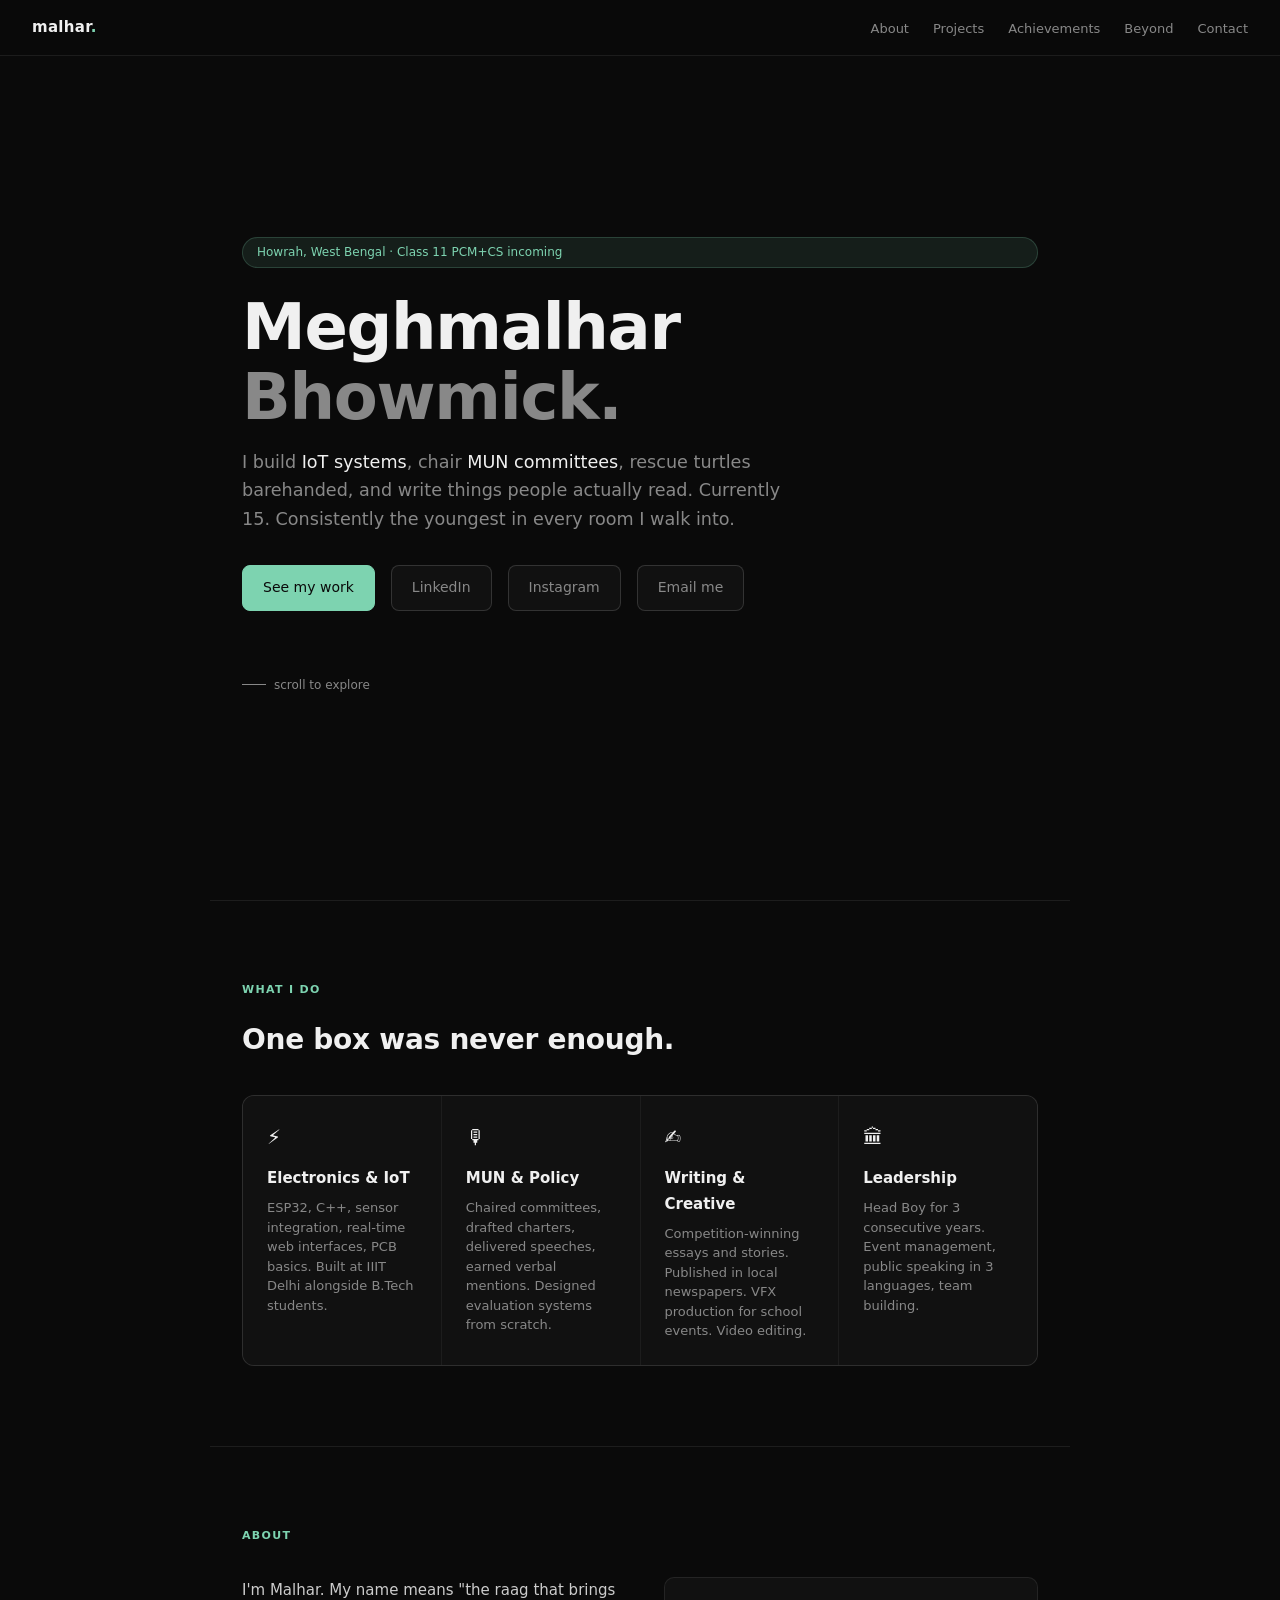
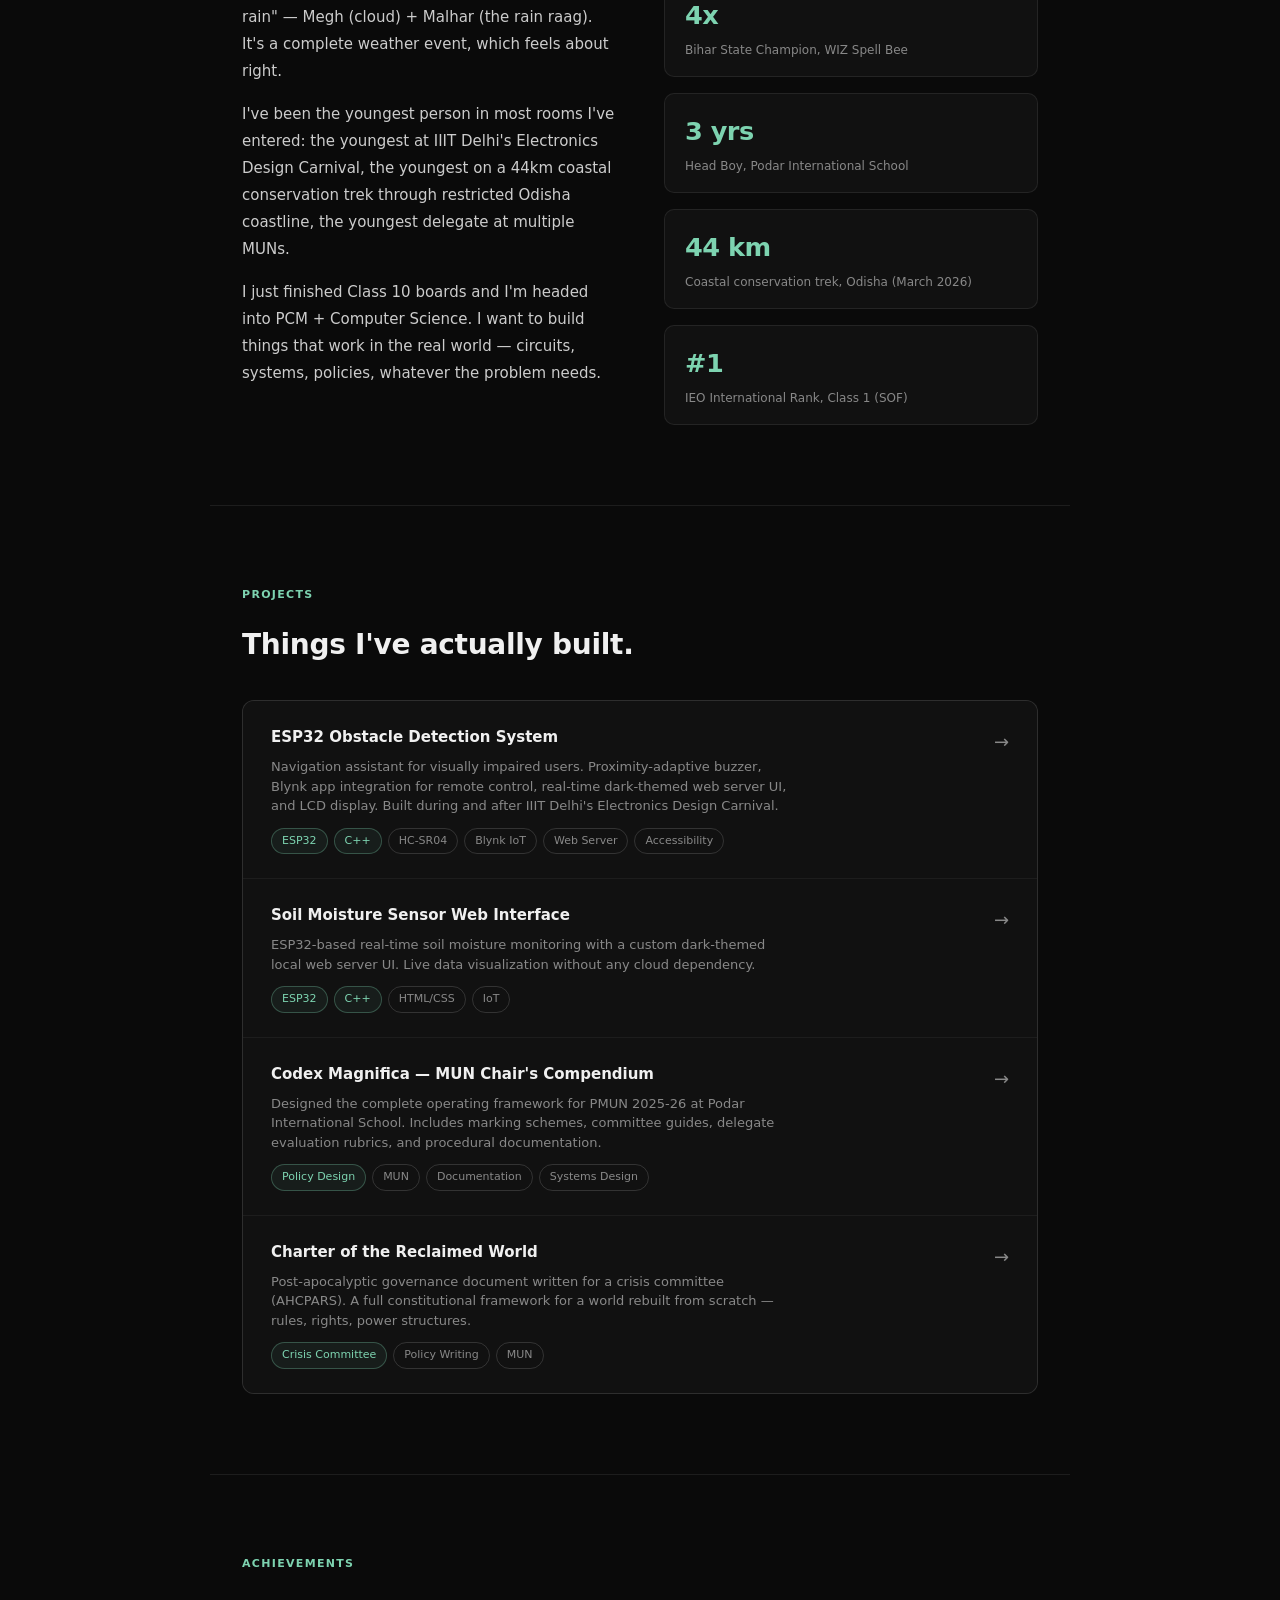
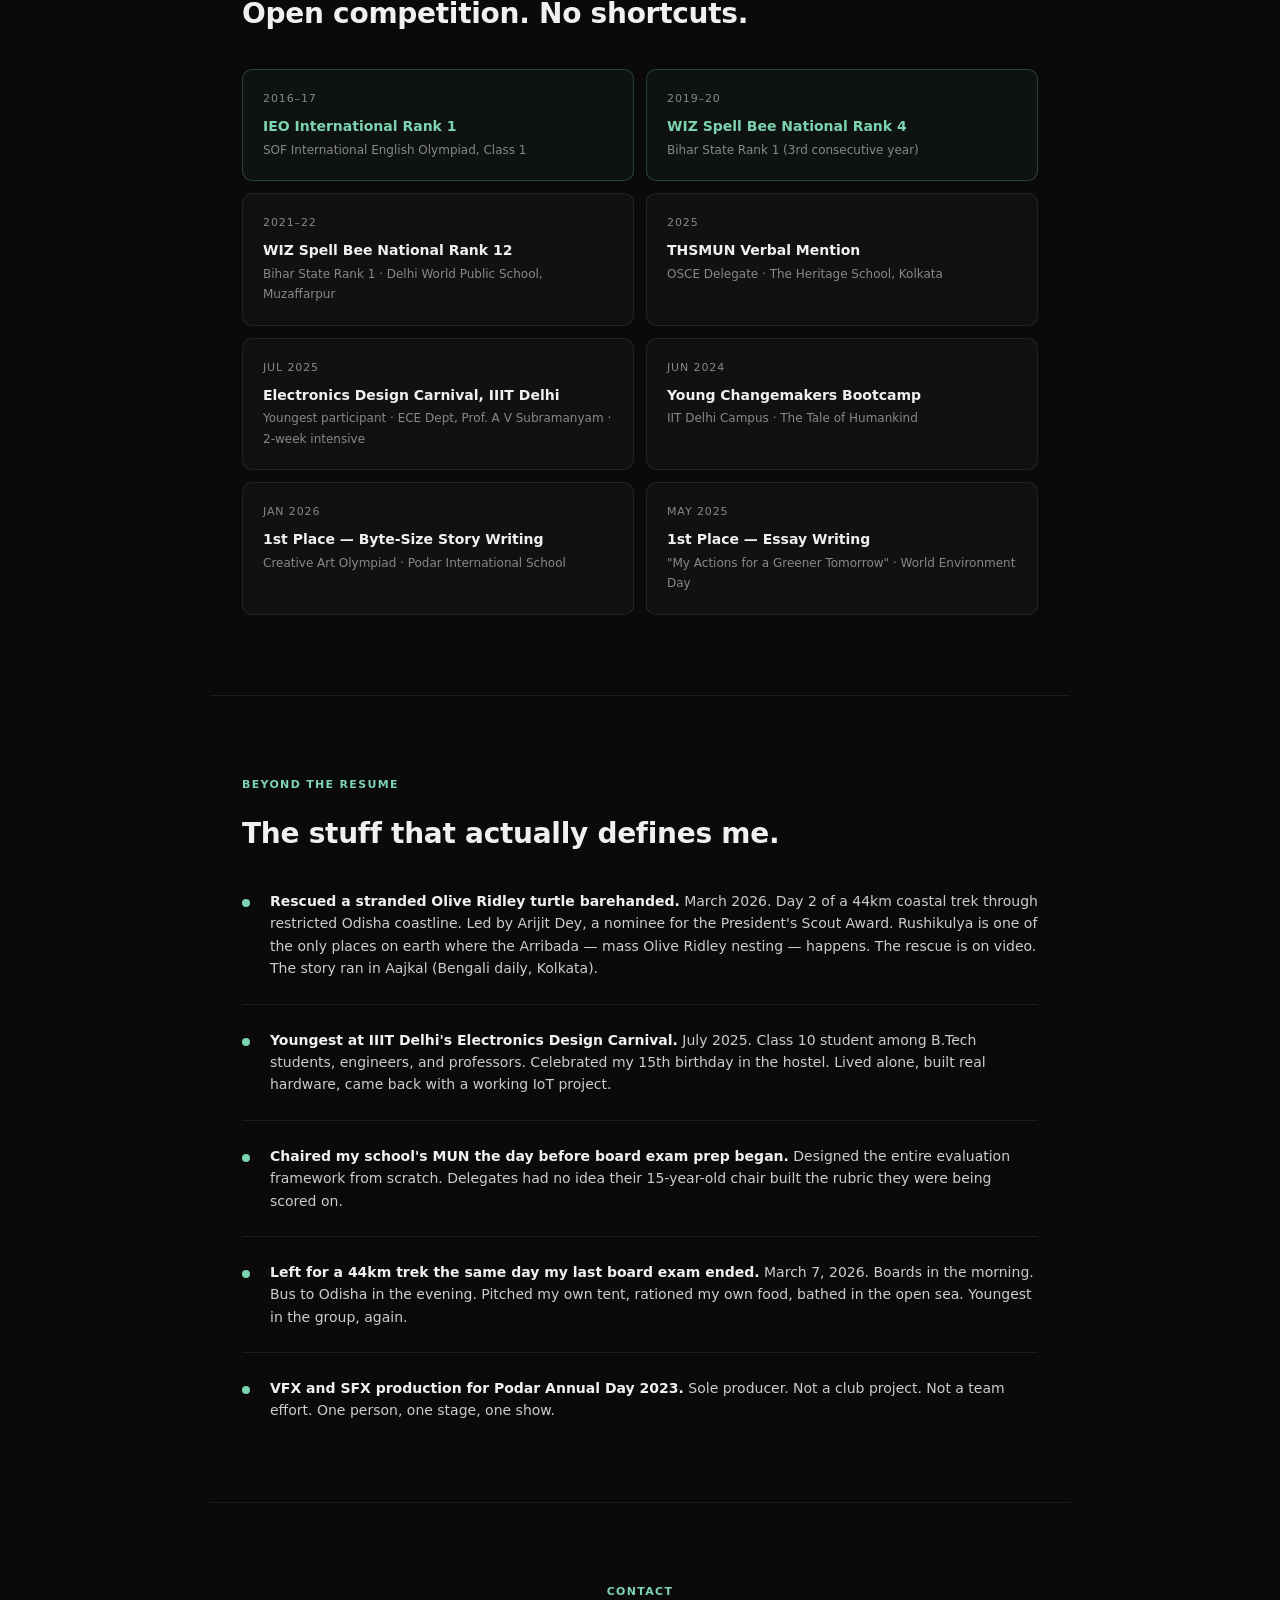
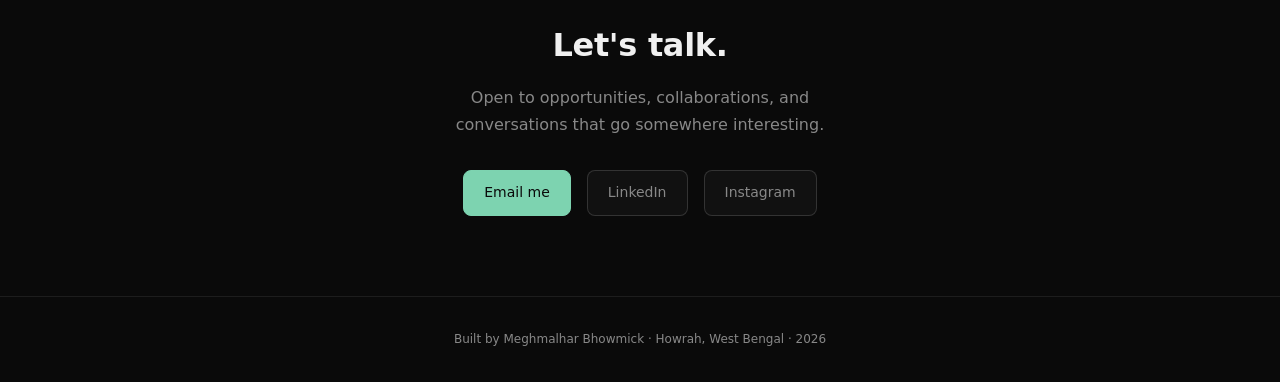
==== index.html @ 66513ad7 "Create index.html" ====
<!DOCTYPE html>
<html lang="en">
<head>
<meta charset="UTF-8">
<meta name="viewport" content="width=device-width, initial-scale=1.0">
<title>Meghmalhar Bhowmick</title>
<style>
  :root {
    --bg: #0a0a0a;
    --bg2: #111111;
    --bg3: #1a1a1a;
    --border: rgba(255,255,255,0.08);
    --border2: rgba(255,255,255,0.14);
    --text: #f0f0f0;
    --muted: #888;
    --accent: #7dd3b0;
    --accent2: #a78bfa;
    --red: #f87171;
    --font: 'Inter', system-ui, -apple-system, sans-serif;
  }
  *, *::before, *::after { box-sizing: border-box; margin: 0; padding: 0; }
  html { scroll-behavior: smooth; }
  body { background: var(--bg); color: var(--text); font-family: var(--font); font-size: 16px; line-height: 1.7; }

  /* NAV */
  nav { position: fixed; top: 0; left: 0; right: 0; z-index: 100; background: rgba(10,10,10,0.85); backdrop-filter: blur(12px); border-bottom: 1px solid var(--border); padding: 0 2rem; display: flex; align-items: center; justify-content: space-between; height: 56px; }
  .nav-logo { font-size: 15px; font-weight: 600; letter-spacing: 0.02em; color: var(--text); text-decoration: none; }
  .nav-logo span { color: var(--accent); }
  .nav-links { display: flex; gap: 1.5rem; list-style: none; }
  .nav-links a { font-size: 13px; color: var(--muted); text-decoration: none; transition: color 0.2s; }
  .nav-links a:hover { color: var(--text); }

  /* SECTIONS */
  section { max-width: 860px; margin: 0 auto; padding: 5rem 2rem; }
  .section-label { font-size: 11px; text-transform: uppercase; letter-spacing: 0.12em; color: var(--accent); font-weight: 600; margin-bottom: 1rem; }

  /* HERO */
  #hero { min-height: 100vh; display: flex; flex-direction: column; justify-content: center; max-width: 860px; margin: 0 auto; padding: 6rem 2rem 4rem; }
  .hero-tag { display: inline-block; font-size: 12px; background: rgba(125,211,176,0.1); color: var(--accent); border: 1px solid rgba(125,211,176,0.2); border-radius: 20px; padding: 4px 14px; margin-bottom: 1.5rem; }
  h1 { font-size: clamp(2.4rem, 6vw, 4rem); font-weight: 700; line-height: 1.1; letter-spacing: -0.02em; margin-bottom: 1rem; }
  h1 .dim { color: var(--muted); }
  .hero-sub { font-size: 1.1rem; color: var(--muted); max-width: 560px; margin-bottom: 2rem; line-height: 1.6; }
  .hero-sub strong { color: var(--text); font-weight: 500; }
  .hero-links { display: flex; gap: 1rem; flex-wrap: wrap; }
  .btn { display: inline-flex; align-items: center; gap: 6px; padding: 10px 20px; border-radius: 8px; font-size: 14px; font-weight: 500; text-decoration: none; transition: all 0.2s; border: 1px solid var(--border2); color: var(--muted); background: var(--bg2); }
  .btn:hover { color: var(--text); border-color: rgba(255,255,255,0.25); background: var(--bg3); }
  .btn-primary { background: var(--accent); color: #0a0a0a; border-color: var(--accent); }
  .btn-primary:hover { background: #9de8c8; border-color: #9de8c8; color: #0a0a0a; }
  .scroll-hint { margin-top: 4rem; font-size: 12px; color: var(--muted); display: flex; align-items: center; gap: 8px; }
  .scroll-hint::before { content: ''; display: block; width: 24px; height: 1px; background: var(--muted); }

  /* DIVIDER */
  .divider { border: none; border-top: 1px solid var(--border); max-width: 860px; margin: 0 auto; }

  /* WHAT I DO */
  .tiles { display: grid; grid-template-columns: repeat(auto-fit, minmax(180px, 1fr)); gap: 1px; background: var(--border); border: 1px solid var(--border); border-radius: 12px; overflow: hidden; margin-top: 2rem; }
  .tile { background: var(--bg2); padding: 1.5rem; transition: background 0.2s; }
  .tile:hover { background: var(--bg3); }
  .tile-icon { font-size: 20px; margin-bottom: 0.75rem; }
  .tile-title { font-size: 15px; font-weight: 600; margin-bottom: 0.4rem; }
  .tile-desc { font-size: 13px; color: var(--muted); line-height: 1.5; }

  /* ABOUT */
  .about-grid { display: grid; grid-template-columns: 1fr 1fr; gap: 3rem; margin-top: 2rem; }
  .about-text { font-size: 15px; color: #ccc; line-height: 1.8; }
  .about-text p + p { margin-top: 1rem; }
  .stat-grid { display: flex; flex-direction: column; gap: 1rem; }
  .stat { background: var(--bg2); border: 1px solid var(--border); border-radius: 10px; padding: 1rem 1.25rem; }
  .stat-num { font-size: 1.6rem; font-weight: 700; color: var(--accent); letter-spacing: -0.02em; }
  .stat-label { font-size: 12px; color: var(--muted); margin-top: 2px; }

  /* PROJECTS */
  .projects { display: flex; flex-direction: column; gap: 1px; background: var(--border); border: 1px solid var(--border); border-radius: 12px; overflow: hidden; margin-top: 2rem; }
  .project { background: var(--bg2); padding: 1.5rem 1.75rem; display: grid; grid-template-columns: 1fr auto; gap: 1rem; align-items: start; transition: background 0.2s; }
  .project:hover { background: var(--bg3); }
  .project-name { font-size: 15px; font-weight: 600; margin-bottom: 0.4rem; }
  .project-desc { font-size: 13px; color: var(--muted); line-height: 1.5; max-width: 520px; }
  .tags { display: flex; flex-wrap: wrap; gap: 6px; margin-top: 0.75rem; }
  .tag { font-size: 11px; padding: 3px 10px; border-radius: 20px; border: 1px solid var(--border2); color: var(--muted); }
  .tag.accent { border-color: rgba(125,211,176,0.3); color: var(--accent); background: rgba(125,211,176,0.06); }
  .project-arrow { color: var(--muted); font-size: 18px; margin-top: 2px; }

  /* ACHIEVEMENTS */
  .ach-grid { display: grid; grid-template-columns: 1fr 1fr; gap: 12px; margin-top: 2rem; }
  .ach { background: var(--bg2); border: 1px solid var(--border); border-radius: 10px; padding: 1.25rem; }
  .ach-year { font-size: 11px; color: var(--muted); text-transform: uppercase; letter-spacing: 0.08em; margin-bottom: 0.5rem; }
  .ach-title { font-size: 14px; font-weight: 600; margin-bottom: 0.3rem; line-height: 1.3; }
  .ach-detail { font-size: 12px; color: var(--muted); }
  .ach.featured { border-color: rgba(125,211,176,0.25); background: rgba(125,211,176,0.04); }
  .ach.featured .ach-title { color: var(--accent); }

  /* BEYOND */
  .beyond { display: flex; flex-direction: column; gap: 1.5rem; margin-top: 2rem; }
  .beyond-item { display: flex; gap: 1.25rem; padding-bottom: 1.5rem; border-bottom: 1px solid var(--border); }
  .beyond-item:last-child { border-bottom: none; padding-bottom: 0; }
  .beyond-dot { width: 8px; height: 8px; border-radius: 50%; background: var(--accent); margin-top: 9px; flex-shrink: 0; }
  .beyond-text { font-size: 14px; color: #ccc; line-height: 1.6; }
  .beyond-text strong { color: var(--text); font-weight: 600; }

  /* CONTACT */
  #contact { text-align: center; }
  #contact h2 { font-size: 2rem; font-weight: 700; margin-bottom: 0.75rem; }
  #contact p { color: var(--muted); margin-bottom: 2rem; max-width: 400px; margin-left: auto; margin-right: auto; }
  .contact-links { display: flex; gap: 1rem; justify-content: center; flex-wrap: wrap; }

  /* FOOTER */
  footer { text-align: center; padding: 2rem; font-size: 12px; color: var(--muted); border-top: 1px solid var(--border); }

  /* SECTION HEADINGS */
  h2 { font-size: 1.75rem; font-weight: 700; letter-spacing: -0.01em; }

  @media (max-width: 600px) {
    .about-grid { grid-template-columns: 1fr; }
    .ach-grid { grid-template-columns: 1fr; }
    .nav-links { display: none; }
    h1 { font-size: 2.2rem; }
  }
</style>
</head>
<body>

<nav>
  <a class="nav-logo" href="#hero">malhar<span>.</span></a>
  <ul class="nav-links">
    <li><a href="#about">About</a></li>
    <li><a href="#projects">Projects</a></li>
    <li><a href="#achievements">Achievements</a></li>
    <li><a href="#beyond">Beyond</a></li>
    <li><a href="#contact">Contact</a></li>
  </ul>
</nav>

<!-- HERO -->
<section id="hero">
  <div class="hero-tag">Howrah, West Bengal · Class 11 PCM+CS incoming</div>
  <h1>Meghmalhar<br><span class="dim">Bhowmick.</span></h1>
  <p class="hero-sub">
    I build <strong>IoT systems</strong>, chair <strong>MUN committees</strong>, rescue turtles barehanded, and write things people actually read. Currently 15. Consistently the youngest in every room I walk into.
  </p>
  <div class="hero-links">
    <a href="#projects" class="btn btn-primary">See my work</a>
    <a href="https://linkedin.com/in/malharm" target="_blank" class="btn">LinkedIn</a>
    <a href="https://instagram.com/imalharr" target="_blank" class="btn">Instagram</a>
    <a href="mailto:meghmalhar@gmail.com" class="btn">Email me</a>
  </div>
  <div class="scroll-hint">scroll to explore</div>
</section>

<hr class="divider">

<!-- WHAT I DO -->
<section id="what-i-do">
  <div class="section-label">What I do</div>
  <h2>One box was never enough.</h2>
  <div class="tiles">
    <div class="tile">
      <div class="tile-icon">⚡</div>
      <div class="tile-title">Electronics & IoT</div>
      <div class="tile-desc">ESP32, C++, sensor integration, real-time web interfaces, PCB basics. Built at IIIT Delhi alongside B.Tech students.</div>
    </div>
    <div class="tile">
      <div class="tile-icon">🎙</div>
      <div class="tile-title">MUN & Policy</div>
      <div class="tile-desc">Chaired committees, drafted charters, delivered speeches, earned verbal mentions. Designed evaluation systems from scratch.</div>
    </div>
    <div class="tile">
      <div class="tile-icon">✍️</div>
      <div class="tile-title">Writing & Creative</div>
      <div class="tile-desc">Competition-winning essays and stories. Published in local newspapers. VFX production for school events. Video editing.</div>
    </div>
    <div class="tile">
      <div class="tile-icon">🏛</div>
      <div class="tile-title">Leadership</div>
      <div class="tile-desc">Head Boy for 3 consecutive years. Event management, public speaking in 3 languages, team building.</div>
    </div>
  </div>
</section>

<hr class="divider">

<!-- ABOUT -->
<section id="about">
  <div class="section-label">About</div>
  <div class="about-grid">
    <div class="about-text">
      <p>I'm Malhar. My name means "the raag that brings rain" — Megh (cloud) + Malhar (the rain raag). It's a complete weather event, which feels about right.</p>
      <p>I've been the youngest person in most rooms I've entered: the youngest at IIIT Delhi's Electronics Design Carnival, the youngest on a 44km coastal conservation trek through restricted Odisha coastline, the youngest delegate at multiple MUNs.</p>
      <p>I just finished Class 10 boards and I'm headed into PCM + Computer Science. I want to build things that work in the real world — circuits, systems, policies, whatever the problem needs.</p>
    </div>
    <div class="stat-grid">
      <div class="stat">
        <div class="stat-num">4x</div>
        <div class="stat-label">Bihar State Champion, WIZ Spell Bee</div>
      </div>
      <div class="stat">
        <div class="stat-num">3 yrs</div>
        <div class="stat-label">Head Boy, Podar International School</div>
      </div>
      <div class="stat">
        <div class="stat-num">44 km</div>
        <div class="stat-label">Coastal conservation trek, Odisha (March 2026)</div>
      </div>
      <div class="stat">
        <div class="stat-num">#1</div>
        <div class="stat-label">IEO International Rank, Class 1 (SOF)</div>
      </div>
    </div>
  </div>
</section>

<hr class="divider">

<!-- PROJECTS -->
<section id="projects">
  <div class="section-label">Projects</div>
  <h2>Things I've actually built.</h2>
  <div class="projects">
    <div class="project">
      <div>
        <div class="project-name">ESP32 Obstacle Detection System</div>
        <div class="project-desc">Navigation assistant for visually impaired users. Proximity-adaptive buzzer, Blynk app integration for remote control, real-time dark-themed web server UI, and LCD display. Built during and after IIIT Delhi's Electronics Design Carnival.</div>
        <div class="tags">
          <span class="tag accent">ESP32</span>
          <span class="tag accent">C++</span>
          <span class="tag">HC-SR04</span>
          <span class="tag">Blynk IoT</span>
          <span class="tag">Web Server</span>
          <span class="tag">Accessibility</span>
        </div>
      </div>
      <div class="project-arrow">→</div>
    </div>
    <div class="project">
      <div>
        <div class="project-name">Soil Moisture Sensor Web Interface</div>
        <div class="project-desc">ESP32-based real-time soil moisture monitoring with a custom dark-themed local web server UI. Live data visualization without any cloud dependency.</div>
        <div class="tags">
          <span class="tag accent">ESP32</span>
          <span class="tag accent">C++</span>
          <span class="tag">HTML/CSS</span>
          <span class="tag">IoT</span>
        </div>
      </div>
      <div class="project-arrow">→</div>
    </div>
    <div class="project">
      <div>
        <div class="project-name">Codex Magnifica — MUN Chair's Compendium</div>
        <div class="project-desc">Designed the complete operating framework for PMUN 2025-26 at Podar International School. Includes marking schemes, committee guides, delegate evaluation rubrics, and procedural documentation.</div>
        <div class="tags">
          <span class="tag accent">Policy Design</span>
          <span class="tag">MUN</span>
          <span class="tag">Documentation</span>
          <span class="tag">Systems Design</span>
        </div>
      </div>
      <div class="project-arrow">→</div>
    </div>
    <div class="project">
      <div>
        <div class="project-name">Charter of the Reclaimed World</div>
        <div class="project-desc">Post-apocalyptic governance document written for a crisis committee (AHCPARS). A full constitutional framework for a world rebuilt from scratch — rules, rights, power structures.</div>
        <div class="tags">
          <span class="tag accent">Crisis Committee</span>
          <span class="tag">Policy Writing</span>
          <span class="tag">MUN</span>
        </div>
      </div>
      <div class="project-arrow">→</div>
    </div>
  </div>
</section>

<hr class="divider">

<!-- ACHIEVEMENTS -->
<section id="achievements">
  <div class="section-label">Achievements</div>
  <h2>Open competition. No shortcuts.</h2>
  <div class="ach-grid">
    <div class="ach featured">
      <div class="ach-year">2016–17</div>
      <div class="ach-title">IEO International Rank 1</div>
      <div class="ach-detail">SOF International English Olympiad, Class 1</div>
    </div>
    <div class="ach featured">
      <div class="ach-year">2019–20</div>
      <div class="ach-title">WIZ Spell Bee National Rank 4</div>
      <div class="ach-detail">Bihar State Rank 1 (3rd consecutive year)</div>
    </div>
    <div class="ach">
      <div class="ach-year">2021–22</div>
      <div class="ach-title">WIZ Spell Bee National Rank 12</div>
      <div class="ach-detail">Bihar State Rank 1 · Delhi World Public School, Muzaffarpur</div>
    </div>
    <div class="ach">
      <div class="ach-year">2025</div>
      <div class="ach-title">THSMUN Verbal Mention</div>
      <div class="ach-detail">OSCE Delegate · The Heritage School, Kolkata</div>
    </div>
    <div class="ach">
      <div class="ach-year">Jul 2025</div>
      <div class="ach-title">Electronics Design Carnival, IIIT Delhi</div>
      <div class="ach-detail">Youngest participant · ECE Dept, Prof. A V Subramanyam · 2-week intensive</div>
    </div>
    <div class="ach">
      <div class="ach-year">Jun 2024</div>
      <div class="ach-title">Young Changemakers Bootcamp</div>
      <div class="ach-detail">IIT Delhi Campus · The Tale of Humankind</div>
    </div>
    <div class="ach">
      <div class="ach-year">Jan 2026</div>
      <div class="ach-title">1st Place — Byte-Size Story Writing</div>
      <div class="ach-detail">Creative Art Olympiad · Podar International School</div>
    </div>
    <div class="ach">
      <div class="ach-year">May 2025</div>
      <div class="ach-title">1st Place — Essay Writing</div>
      <div class="ach-detail">"My Actions for a Greener Tomorrow" · World Environment Day</div>
    </div>
  </div>
</section>

<hr class="divider">

<!-- BEYOND -->
<section id="beyond">
  <div class="section-label">Beyond the resume</div>
  <h2>The stuff that actually defines me.</h2>
  <div class="beyond">
    <div class="beyond-item">
      <div class="beyond-dot"></div>
      <div class="beyond-text">
        <strong>Rescued a stranded Olive Ridley turtle barehanded.</strong> March 2026. Day 2 of a 44km coastal trek through restricted Odisha coastline. Led by Arijit Dey, a nominee for the President's Scout Award. Rushikulya is one of the only places on earth where the Arribada — mass Olive Ridley nesting — happens. The rescue is on video. The story ran in Aajkal (Bengali daily, Kolkata).
      </div>
    </div>
    <div class="beyond-item">
      <div class="beyond-dot"></div>
      <div class="beyond-text">
        <strong>Youngest at IIIT Delhi's Electronics Design Carnival.</strong> July 2025. Class 10 student among B.Tech students, engineers, and professors. Celebrated my 15th birthday in the hostel. Lived alone, built real hardware, came back with a working IoT project.
      </div>
    </div>
    <div class="beyond-item">
      <div class="beyond-dot"></div>
      <div class="beyond-text">
        <strong>Chaired my school's MUN the day before board exam prep began.</strong> Designed the entire evaluation framework from scratch. Delegates had no idea their 15-year-old chair built the rubric they were being scored on.
      </div>
    </div>
    <div class="beyond-item">
      <div class="beyond-dot"></div>
      <div class="beyond-text">
        <strong>Left for a 44km trek the same day my last board exam ended.</strong> March 7, 2026. Boards in the morning. Bus to Odisha in the evening. Pitched my own tent, rationed my own food, bathed in the open sea. Youngest in the group, again.
      </div>
    </div>
    <div class="beyond-item">
      <div class="beyond-dot"></div>
      <div class="beyond-text">
        <strong>VFX and SFX production for Podar Annual Day 2023.</strong> Sole producer. Not a club project. Not a team effort. One person, one stage, one show.
      </div>
    </div>
  </div>
</section>

<hr class="divider">

<!-- CONTACT -->
<section id="contact">
  <div class="section-label">Contact</div>
  <h2>Let's talk.</h2>
  <p>Open to opportunities, collaborations, and conversations that go somewhere interesting.</p>
  <div class="contact-links">
    <a href="mailto:meghmalhar@gmail.com" class="btn btn-primary">Email me</a>
    <a href="https://linkedin.com/in/malharm" target="_blank" class="btn">LinkedIn</a>
    <a href="https://instagram.com/imalharr" target="_blank" class="btn">Instagram</a>
  </div>
</section>

<footer>
  Built by Meghmalhar Bhowmick · Howrah, West Bengal · 2026
</footer>

</body>
</html>
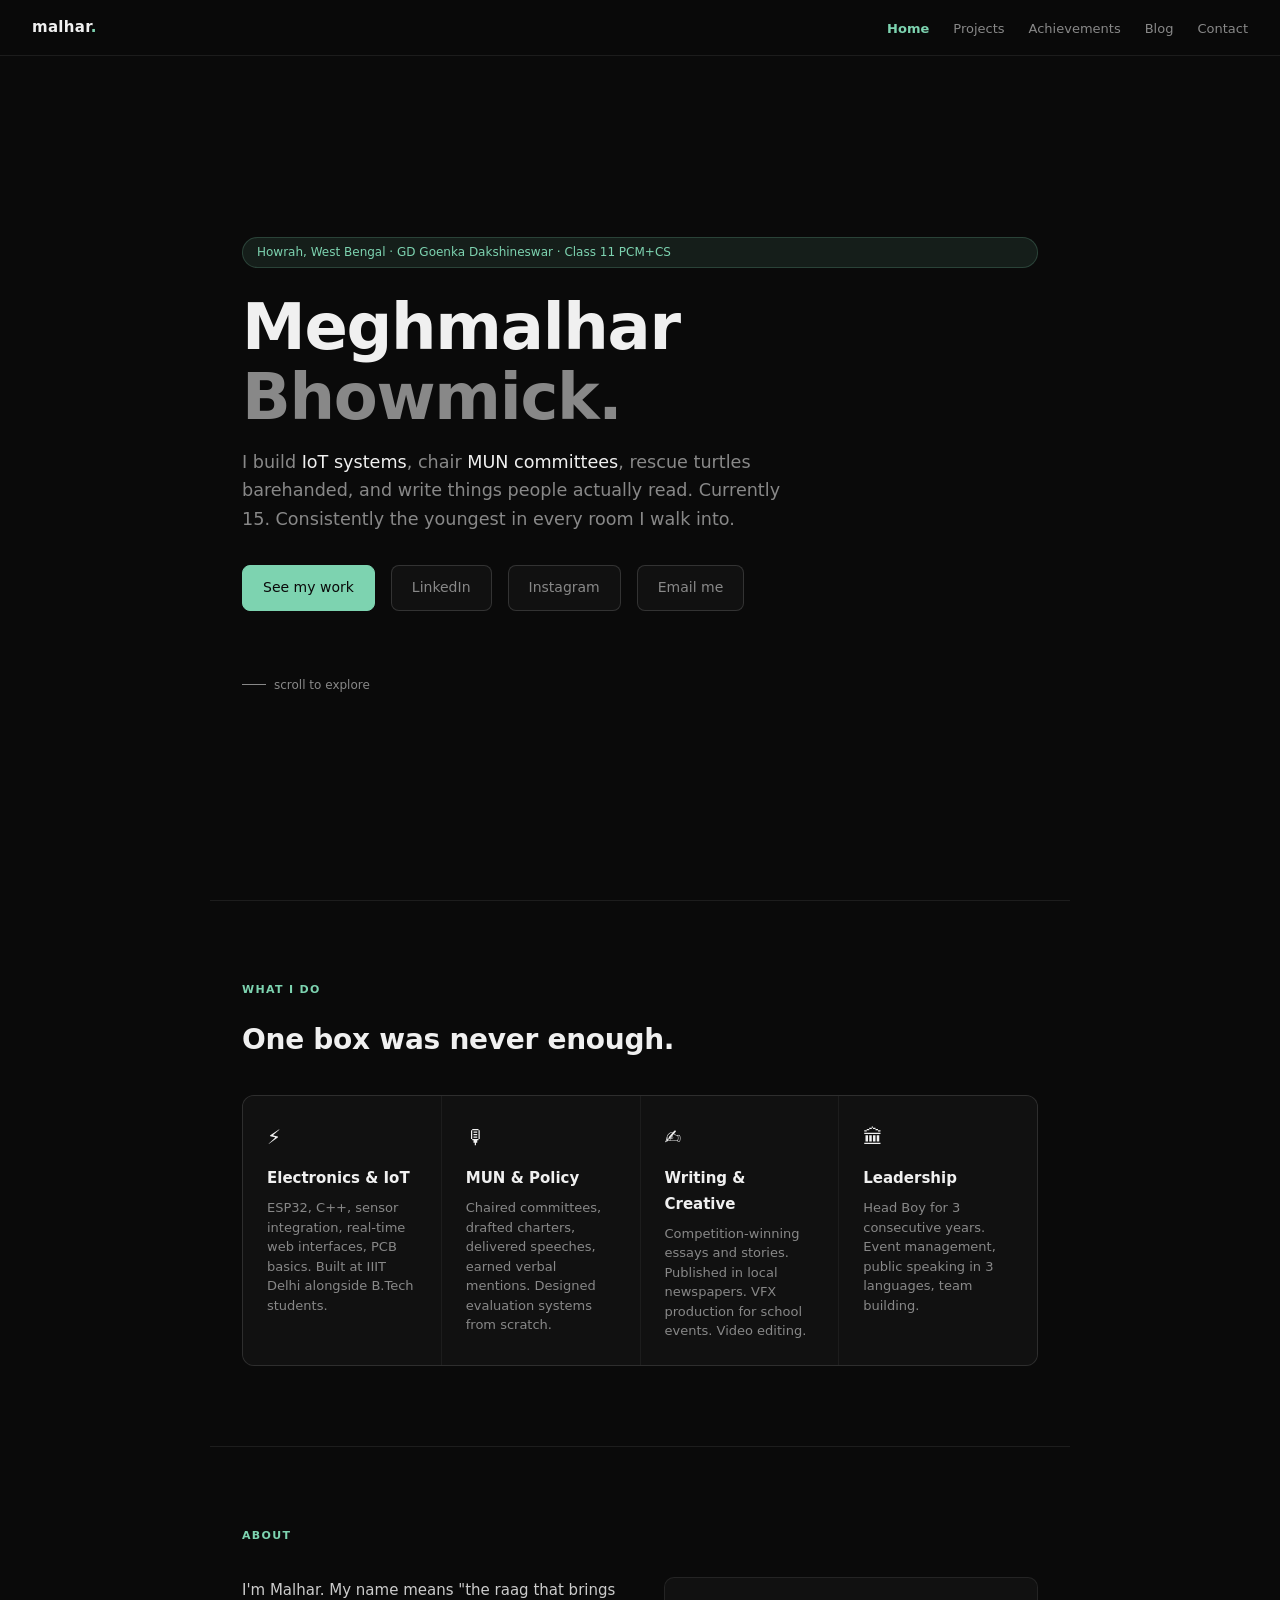
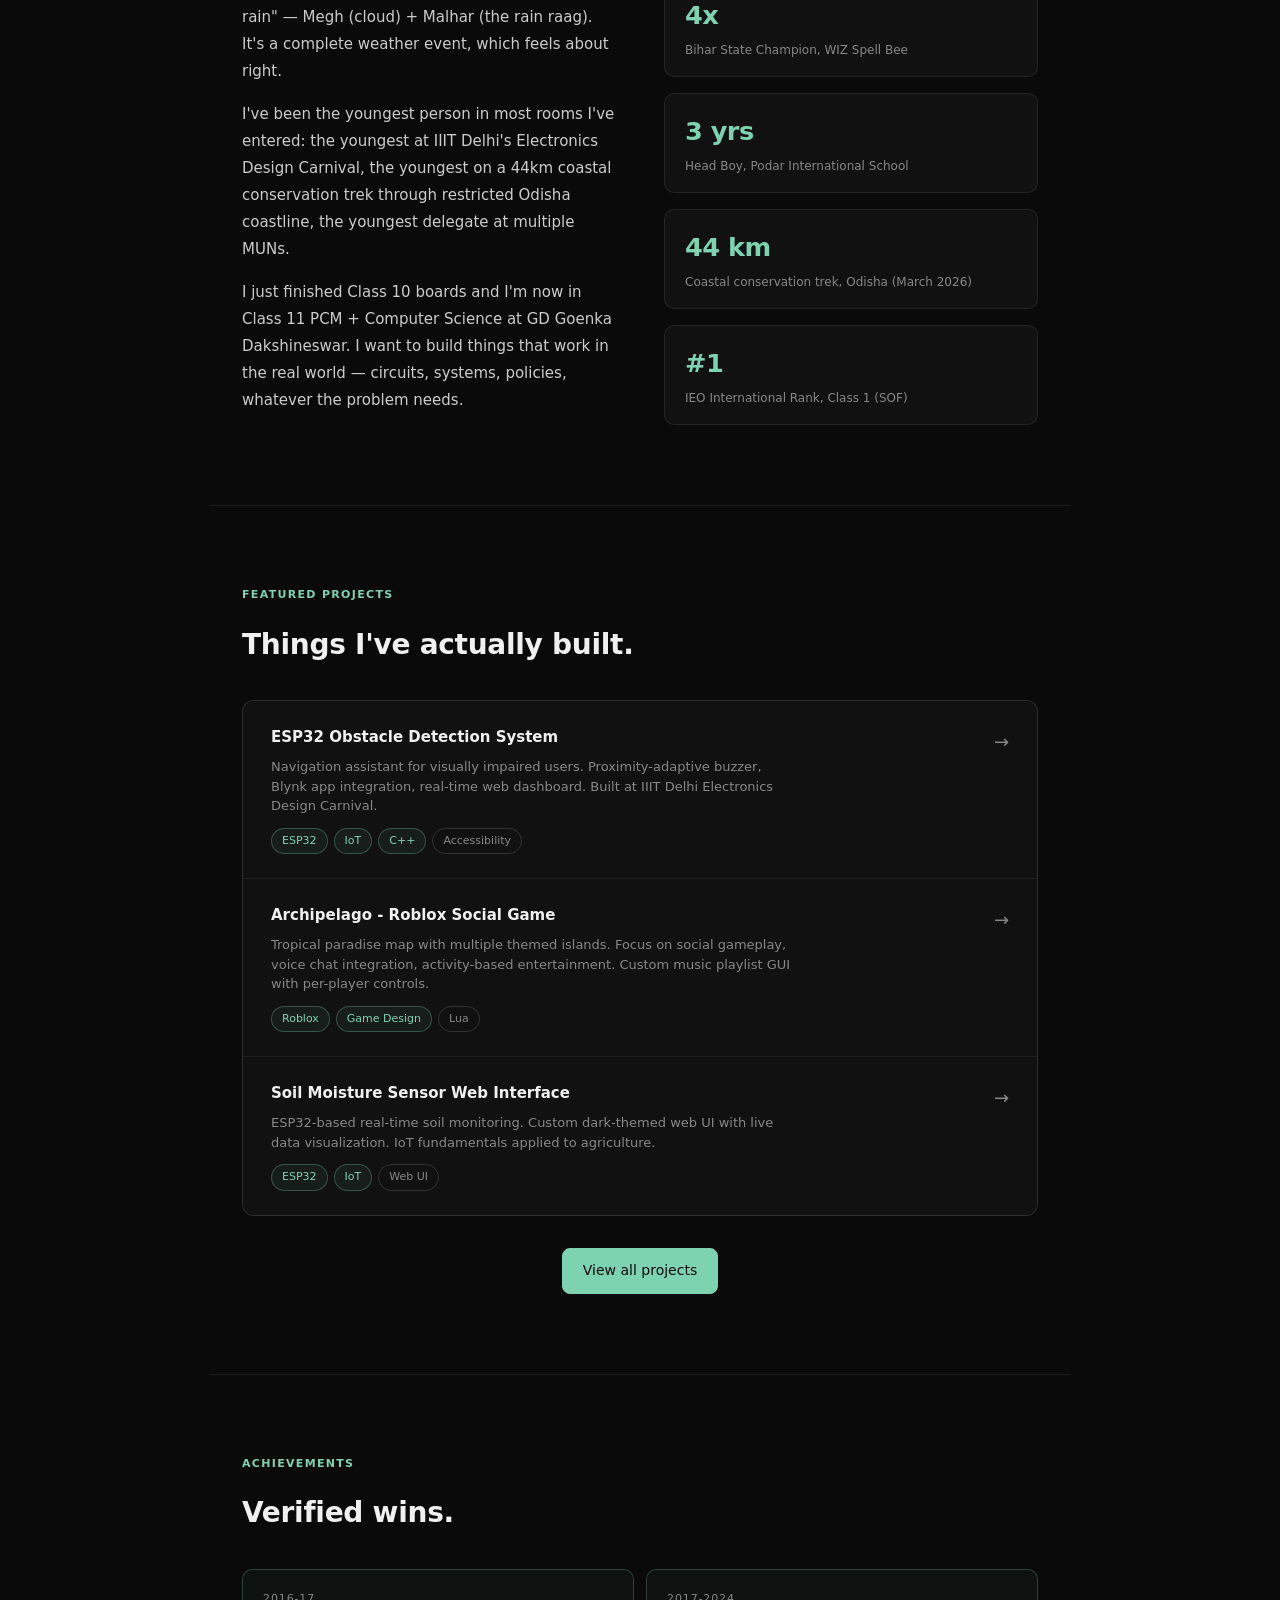
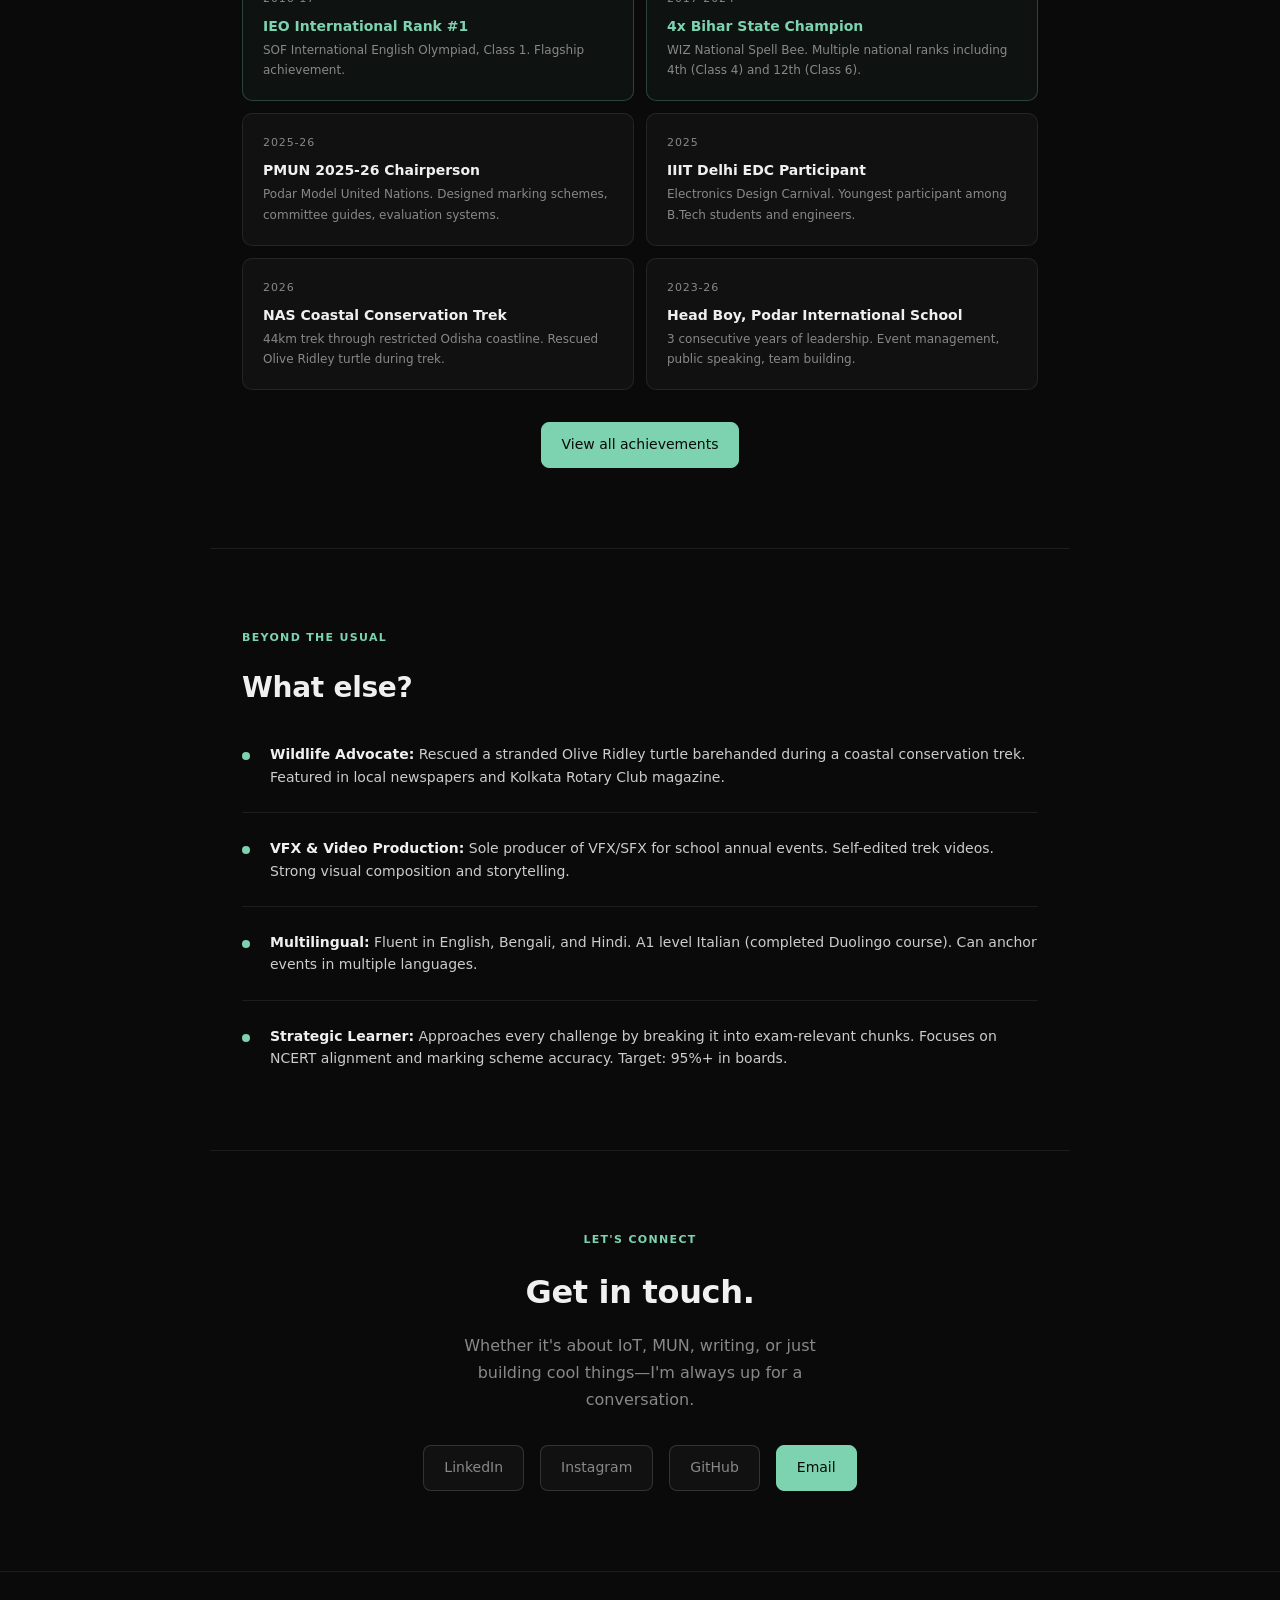
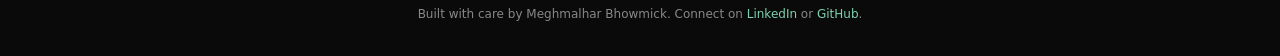
==== commit be9a8ec3: "Add portfolio pages, stylesheet, and nav script Introduce full portfolio structure and styling: add " ====
--- a/index.html
+++ b/index.html
@@ -1,147 +1,26 @@
 <!DOCTYPE html>
 <html lang="en">
 <head>
-<meta charset="UTF-8">
-<meta name="viewport" content="width=device-width, initial-scale=1.0">
-<title>Meghmalhar Bhowmick</title>
-<style>
-  :root {
-    --bg: #0a0a0a;
-    --bg2: #111111;
-    --bg3: #1a1a1a;
-    --border: rgba(255,255,255,0.08);
-    --border2: rgba(255,255,255,0.14);
-    --text: #f0f0f0;
-    --muted: #888;
-    --accent: #7dd3b0;
-    --accent2: #a78bfa;
-    --red: #f87171;
-    --font: 'Inter', system-ui, -apple-system, sans-serif;
-  }
-  *, *::before, *::after { box-sizing: border-box; margin: 0; padding: 0; }
-  html { scroll-behavior: smooth; }
-  body { background: var(--bg); color: var(--text); font-family: var(--font); font-size: 16px; line-height: 1.7; }
-
-  /* NAV */
-  nav { position: fixed; top: 0; left: 0; right: 0; z-index: 100; background: rgba(10,10,10,0.85); backdrop-filter: blur(12px); border-bottom: 1px solid var(--border); padding: 0 2rem; display: flex; align-items: center; justify-content: space-between; height: 56px; }
-  .nav-logo { font-size: 15px; font-weight: 600; letter-spacing: 0.02em; color: var(--text); text-decoration: none; }
-  .nav-logo span { color: var(--accent); }
-  .nav-links { display: flex; gap: 1.5rem; list-style: none; }
-  .nav-links a { font-size: 13px; color: var(--muted); text-decoration: none; transition: color 0.2s; }
-  .nav-links a:hover { color: var(--text); }
-
-  /* SECTIONS */
-  section { max-width: 860px; margin: 0 auto; padding: 5rem 2rem; }
-  .section-label { font-size: 11px; text-transform: uppercase; letter-spacing: 0.12em; color: var(--accent); font-weight: 600; margin-bottom: 1rem; }
-
-  /* HERO */
-  #hero { min-height: 100vh; display: flex; flex-direction: column; justify-content: center; max-width: 860px; margin: 0 auto; padding: 6rem 2rem 4rem; }
-  .hero-tag { display: inline-block; font-size: 12px; background: rgba(125,211,176,0.1); color: var(--accent); border: 1px solid rgba(125,211,176,0.2); border-radius: 20px; padding: 4px 14px; margin-bottom: 1.5rem; }
-  h1 { font-size: clamp(2.4rem, 6vw, 4rem); font-weight: 700; line-height: 1.1; letter-spacing: -0.02em; margin-bottom: 1rem; }
-  h1 .dim { color: var(--muted); }
-  .hero-sub { font-size: 1.1rem; color: var(--muted); max-width: 560px; margin-bottom: 2rem; line-height: 1.6; }
-  .hero-sub strong { color: var(--text); font-weight: 500; }
-  .hero-links { display: flex; gap: 1rem; flex-wrap: wrap; }
-  .btn { display: inline-flex; align-items: center; gap: 6px; padding: 10px 20px; border-radius: 8px; font-size: 14px; font-weight: 500; text-decoration: none; transition: all 0.2s; border: 1px solid var(--border2); color: var(--muted); background: var(--bg2); }
-  .btn:hover { color: var(--text); border-color: rgba(255,255,255,0.25); background: var(--bg3); }
-  .btn-primary { background: var(--accent); color: #0a0a0a; border-color: var(--accent); }
-  .btn-primary:hover { background: #9de8c8; border-color: #9de8c8; color: #0a0a0a; }
-  .scroll-hint { margin-top: 4rem; font-size: 12px; color: var(--muted); display: flex; align-items: center; gap: 8px; }
-  .scroll-hint::before { content: ''; display: block; width: 24px; height: 1px; background: var(--muted); }
-
-  /* DIVIDER */
-  .divider { border: none; border-top: 1px solid var(--border); max-width: 860px; margin: 0 auto; }
-
-  /* WHAT I DO */
-  .tiles { display: grid; grid-template-columns: repeat(auto-fit, minmax(180px, 1fr)); gap: 1px; background: var(--border); border: 1px solid var(--border); border-radius: 12px; overflow: hidden; margin-top: 2rem; }
-  .tile { background: var(--bg2); padding: 1.5rem; transition: background 0.2s; }
-  .tile:hover { background: var(--bg3); }
-  .tile-icon { font-size: 20px; margin-bottom: 0.75rem; }
-  .tile-title { font-size: 15px; font-weight: 600; margin-bottom: 0.4rem; }
-  .tile-desc { font-size: 13px; color: var(--muted); line-height: 1.5; }
-
-  /* ABOUT */
-  .about-grid { display: grid; grid-template-columns: 1fr 1fr; gap: 3rem; margin-top: 2rem; }
-  .about-text { font-size: 15px; color: #ccc; line-height: 1.8; }
-  .about-text p + p { margin-top: 1rem; }
-  .stat-grid { display: flex; flex-direction: column; gap: 1rem; }
-  .stat { background: var(--bg2); border: 1px solid var(--border); border-radius: 10px; padding: 1rem 1.25rem; }
-  .stat-num { font-size: 1.6rem; font-weight: 700; color: var(--accent); letter-spacing: -0.02em; }
-  .stat-label { font-size: 12px; color: var(--muted); margin-top: 2px; }
-
-  /* PROJECTS */
-  .projects { display: flex; flex-direction: column; gap: 1px; background: var(--border); border: 1px solid var(--border); border-radius: 12px; overflow: hidden; margin-top: 2rem; }
-  .project { background: var(--bg2); padding: 1.5rem 1.75rem; display: grid; grid-template-columns: 1fr auto; gap: 1rem; align-items: start; transition: background 0.2s; }
-  .project:hover { background: var(--bg3); }
-  .project-name { font-size: 15px; font-weight: 600; margin-bottom: 0.4rem; }
-  .project-desc { font-size: 13px; color: var(--muted); line-height: 1.5; max-width: 520px; }
-  .tags { display: flex; flex-wrap: wrap; gap: 6px; margin-top: 0.75rem; }
-  .tag { font-size: 11px; padding: 3px 10px; border-radius: 20px; border: 1px solid var(--border2); color: var(--muted); }
-  .tag.accent { border-color: rgba(125,211,176,0.3); color: var(--accent); background: rgba(125,211,176,0.06); }
-  .project-arrow { color: var(--muted); font-size: 18px; margin-top: 2px; }
-
-  /* ACHIEVEMENTS */
-  .ach-grid { display: grid; grid-template-columns: 1fr 1fr; gap: 12px; margin-top: 2rem; }
-  .ach { background: var(--bg2); border: 1px solid var(--border); border-radius: 10px; padding: 1.25rem; }
-  .ach-year { font-size: 11px; color: var(--muted); text-transform: uppercase; letter-spacing: 0.08em; margin-bottom: 0.5rem; }
-  .ach-title { font-size: 14px; font-weight: 600; margin-bottom: 0.3rem; line-height: 1.3; }
-  .ach-detail { font-size: 12px; color: var(--muted); }
-  .ach.featured { border-color: rgba(125,211,176,0.25); background: rgba(125,211,176,0.04); }
-  .ach.featured .ach-title { color: var(--accent); }
-
-  /* BEYOND */
-  .beyond { display: flex; flex-direction: column; gap: 1.5rem; margin-top: 2rem; }
-  .beyond-item { display: flex; gap: 1.25rem; padding-bottom: 1.5rem; border-bottom: 1px solid var(--border); }
-  .beyond-item:last-child { border-bottom: none; padding-bottom: 0; }
-  .beyond-dot { width: 8px; height: 8px; border-radius: 50%; background: var(--accent); margin-top: 9px; flex-shrink: 0; }
-  .beyond-text { font-size: 14px; color: #ccc; line-height: 1.6; }
-  .beyond-text strong { color: var(--text); font-weight: 600; }
-
-  /* CONTACT */
-  #contact { text-align: center; }
-  #contact h2 { font-size: 2rem; font-weight: 700; margin-bottom: 0.75rem; }
-  #contact p { color: var(--muted); margin-bottom: 2rem; max-width: 400px; margin-left: auto; margin-right: auto; }
-  .contact-links { display: flex; gap: 1rem; justify-content: center; flex-wrap: wrap; }
-
-  /* FOOTER */
-  footer { text-align: center; padding: 2rem; font-size: 12px; color: var(--muted); border-top: 1px solid var(--border); }
-
-  /* SECTION HEADINGS */
-  h2 { font-size: 1.75rem; font-weight: 700; letter-spacing: -0.01em; }
-
-  @media (max-width: 600px) {
-    .about-grid { grid-template-columns: 1fr; }
-    .ach-grid { grid-template-columns: 1fr; }
-    .nav-links { display: none; }
-    h1 { font-size: 2.2rem; }
-  }
-</style>
+  <meta charset="UTF-8">
+  <meta name="viewport" content="width=device-width, initial-scale=1.0">
+  <title>Meghmalhar Bhowmick - Builder, Speaker, Leader</title>
+  <meta name="description" content="Portfolio of Meghmalhar Bhowmick. IoT Developer, MUN Chairperson, Spell Bee Champion, Wildlife Advocate. Class 11 PCM+CS at GD Goenka Dakshineswar.">
+  <link rel="stylesheet" href="css/style.css">
 </head>
 <body>
 
-<nav>
-  <a class="nav-logo" href="#hero">malhar<span>.</span></a>
-  <ul class="nav-links">
-    <li><a href="#about">About</a></li>
-    <li><a href="#projects">Projects</a></li>
-    <li><a href="#achievements">Achievements</a></li>
-    <li><a href="#beyond">Beyond</a></li>
-    <li><a href="#contact">Contact</a></li>
-  </ul>
-</nav>
-
 <!-- HERO -->
 <section id="hero">
-  <div class="hero-tag">Howrah, West Bengal · Class 11 PCM+CS incoming</div>
+  <div class="hero-tag">Howrah, West Bengal · GD Goenka Dakshineswar · Class 11 PCM+CS</div>
   <h1>Meghmalhar<br><span class="dim">Bhowmick.</span></h1>
   <p class="hero-sub">
     I build <strong>IoT systems</strong>, chair <strong>MUN committees</strong>, rescue turtles barehanded, and write things people actually read. Currently 15. Consistently the youngest in every room I walk into.
   </p>
   <div class="hero-links">
-    <a href="#projects" class="btn btn-primary">See my work</a>
+    <a href="projects.html" class="btn btn-primary">See my work</a>
     <a href="https://linkedin.com/in/malharm" target="_blank" class="btn">LinkedIn</a>
     <a href="https://instagram.com/imalharr" target="_blank" class="btn">Instagram</a>
-    <a href="mailto:meghmalhar@gmail.com" class="btn">Email me</a>
+    <a href="mailto:meghmalharbhowmick@gmail.com" class="btn">Email me</a>
   </div>
   <div class="scroll-hint">scroll to explore</div>
 </section>
@@ -185,7 +64,7 @@
     <div class="about-text">
       <p>I'm Malhar. My name means "the raag that brings rain" — Megh (cloud) + Malhar (the rain raag). It's a complete weather event, which feels about right.</p>
       <p>I've been the youngest person in most rooms I've entered: the youngest at IIIT Delhi's Electronics Design Carnival, the youngest on a 44km coastal conservation trek through restricted Odisha coastline, the youngest delegate at multiple MUNs.</p>
-      <p>I just finished Class 10 boards and I'm headed into PCM + Computer Science. I want to build things that work in the real world — circuits, systems, policies, whatever the problem needs.</p>
+      <p>I just finished Class 10 boards and I'm now in Class 11 PCM + Computer Science at GD Goenka Dakshineswar. I want to build things that work in the real world — circuits, systems, policies, whatever the problem needs.</p>
     </div>
     <div class="stat-grid">
       <div class="stat">
@@ -210,22 +89,32 @@
 
 <hr class="divider">
 
-<!-- PROJECTS -->
-<section id="projects">
-  <div class="section-label">Projects</div>
+<!-- FEATURED PROJECTS -->
+<section id="featured-projects">
+  <div class="section-label">Featured Projects</div>
   <h2>Things I've actually built.</h2>
   <div class="projects">
     <div class="project">
       <div>
         <div class="project-name">ESP32 Obstacle Detection System</div>
-        <div class="project-desc">Navigation assistant for visually impaired users. Proximity-adaptive buzzer, Blynk app integration for remote control, real-time dark-themed web server UI, and LCD display. Built during and after IIIT Delhi's Electronics Design Carnival.</div>
+        <div class="project-desc">Navigation assistant for visually impaired users. Proximity-adaptive buzzer, Blynk app integration, real-time web dashboard. Built at IIIT Delhi Electronics Design Carnival.</div>
         <div class="tags">
           <span class="tag accent">ESP32</span>
+          <span class="tag accent">IoT</span>
           <span class="tag accent">C++</span>
-          <span class="tag">HC-SR04</span>
-          <span class="tag">Blynk IoT</span>
-          <span class="tag">Web Server</span>
           <span class="tag">Accessibility</span>
+        </div>
+      </div>
+      <div class="project-arrow">→</div>
+    </div>
+    <div class="project">
+      <div>
+        <div class="project-name">Archipelago - Roblox Social Game</div>
+        <div class="project-desc">Tropical paradise map with multiple themed islands. Focus on social gameplay, voice chat integration, activity-based entertainment. Custom music playlist GUI with per-player controls.</div>
+        <div class="tags">
+          <span class="tag accent">Roblox</span>
+          <span class="tag accent">Game Design</span>
+          <span class="tag">Lua</span>
         </div>
       </div>
       <div class="project-arrow">→</div>
@@ -233,91 +122,61 @@
     <div class="project">
       <div>
         <div class="project-name">Soil Moisture Sensor Web Interface</div>
-        <div class="project-desc">ESP32-based real-time soil moisture monitoring with a custom dark-themed local web server UI. Live data visualization without any cloud dependency.</div>
+        <div class="project-desc">ESP32-based real-time soil monitoring. Custom dark-themed web UI with live data visualization. IoT fundamentals applied to agriculture.</div>
         <div class="tags">
           <span class="tag accent">ESP32</span>
-          <span class="tag accent">C++</span>
-          <span class="tag">HTML/CSS</span>
-          <span class="tag">IoT</span>
+          <span class="tag accent">IoT</span>
+          <span class="tag">Web UI</span>
         </div>
       </div>
       <div class="project-arrow">→</div>
     </div>
-    <div class="project">
-      <div>
-        <div class="project-name">Codex Magnifica — MUN Chair's Compendium</div>
-        <div class="project-desc">Designed the complete operating framework for PMUN 2025-26 at Podar International School. Includes marking schemes, committee guides, delegate evaluation rubrics, and procedural documentation.</div>
-        <div class="tags">
-          <span class="tag accent">Policy Design</span>
-          <span class="tag">MUN</span>
-          <span class="tag">Documentation</span>
-          <span class="tag">Systems Design</span>
-        </div>
-      </div>
-      <div class="project-arrow">→</div>
-    </div>
-    <div class="project">
-      <div>
-        <div class="project-name">Charter of the Reclaimed World</div>
-        <div class="project-desc">Post-apocalyptic governance document written for a crisis committee (AHCPARS). A full constitutional framework for a world rebuilt from scratch — rules, rights, power structures.</div>
-        <div class="tags">
-          <span class="tag accent">Crisis Committee</span>
-          <span class="tag">Policy Writing</span>
-          <span class="tag">MUN</span>
-        </div>
-      </div>
-      <div class="project-arrow">→</div>
-    </div>
-  </div>
-</section>
-
-<hr class="divider">
-
-<!-- ACHIEVEMENTS -->
-<section id="achievements">
+  </div>
+  <div style="text-align: center; margin-top: 2rem;">
+    <a href="projects.html" class="btn btn-primary">View all projects</a>
+  </div>
+</section>
+
+<hr class="divider">
+
+<!-- ACHIEVEMENTS HIGHLIGHT -->
+<section id="achievements-highlight">
   <div class="section-label">Achievements</div>
-  <h2>Open competition. No shortcuts.</h2>
+  <h2>Verified wins.</h2>
   <div class="ach-grid">
     <div class="ach featured">
-      <div class="ach-year">2016–17</div>
-      <div class="ach-title">IEO International Rank 1</div>
-      <div class="ach-detail">SOF International English Olympiad, Class 1</div>
+      <div class="ach-year">2016-17</div>
+      <div class="ach-title">IEO International Rank #1</div>
+      <div class="ach-detail">SOF International English Olympiad, Class 1. Flagship achievement.</div>
     </div>
     <div class="ach featured">
-      <div class="ach-year">2019–20</div>
-      <div class="ach-title">WIZ Spell Bee National Rank 4</div>
-      <div class="ach-detail">Bihar State Rank 1 (3rd consecutive year)</div>
-    </div>
-    <div class="ach">
-      <div class="ach-year">2021–22</div>
-      <div class="ach-title">WIZ Spell Bee National Rank 12</div>
-      <div class="ach-detail">Bihar State Rank 1 · Delhi World Public School, Muzaffarpur</div>
+      <div class="ach-year">2017-2024</div>
+      <div class="ach-title">4x Bihar State Champion</div>
+      <div class="ach-detail">WIZ National Spell Bee. Multiple national ranks including 4th (Class 4) and 12th (Class 6).</div>
+    </div>
+    <div class="ach">
+      <div class="ach-year">2025-26</div>
+      <div class="ach-title">PMUN 2025-26 Chairperson</div>
+      <div class="ach-detail">Podar Model United Nations. Designed marking schemes, committee guides, evaluation systems.</div>
     </div>
     <div class="ach">
       <div class="ach-year">2025</div>
-      <div class="ach-title">THSMUN Verbal Mention</div>
-      <div class="ach-detail">OSCE Delegate · The Heritage School, Kolkata</div>
-    </div>
-    <div class="ach">
-      <div class="ach-year">Jul 2025</div>
-      <div class="ach-title">Electronics Design Carnival, IIIT Delhi</div>
-      <div class="ach-detail">Youngest participant · ECE Dept, Prof. A V Subramanyam · 2-week intensive</div>
-    </div>
-    <div class="ach">
-      <div class="ach-year">Jun 2024</div>
-      <div class="ach-title">Young Changemakers Bootcamp</div>
-      <div class="ach-detail">IIT Delhi Campus · The Tale of Humankind</div>
-    </div>
-    <div class="ach">
-      <div class="ach-year">Jan 2026</div>
-      <div class="ach-title">1st Place — Byte-Size Story Writing</div>
-      <div class="ach-detail">Creative Art Olympiad · Podar International School</div>
-    </div>
-    <div class="ach">
-      <div class="ach-year">May 2025</div>
-      <div class="ach-title">1st Place — Essay Writing</div>
-      <div class="ach-detail">"My Actions for a Greener Tomorrow" · World Environment Day</div>
-    </div>
+      <div class="ach-title">IIIT Delhi EDC Participant</div>
+      <div class="ach-detail">Electronics Design Carnival. Youngest participant among B.Tech students and engineers.</div>
+    </div>
+    <div class="ach">
+      <div class="ach-year">2026</div>
+      <div class="ach-title">NAS Coastal Conservation Trek</div>
+      <div class="ach-detail">44km trek through restricted Odisha coastline. Rescued Olive Ridley turtle during trek.</div>
+    </div>
+    <div class="ach">
+      <div class="ach-year">2023-26</div>
+      <div class="ach-title">Head Boy, Podar International School</div>
+      <div class="ach-detail">3 consecutive years of leadership. Event management, public speaking, team building.</div>
+    </div>
+  </div>
+  <div style="text-align: center; margin-top: 2rem;">
+    <a href="achievements.html" class="btn btn-primary">View all achievements</a>
   </div>
 </section>
 
@@ -325,38 +184,24 @@
 
 <!-- BEYOND -->
 <section id="beyond">
-  <div class="section-label">Beyond the resume</div>
-  <h2>The stuff that actually defines me.</h2>
+  <div class="section-label">Beyond the usual</div>
+  <h2>What else?</h2>
   <div class="beyond">
     <div class="beyond-item">
       <div class="beyond-dot"></div>
-      <div class="beyond-text">
-        <strong>Rescued a stranded Olive Ridley turtle barehanded.</strong> March 2026. Day 2 of a 44km coastal trek through restricted Odisha coastline. Led by Arijit Dey, a nominee for the President's Scout Award. Rushikulya is one of the only places on earth where the Arribada — mass Olive Ridley nesting — happens. The rescue is on video. The story ran in Aajkal (Bengali daily, Kolkata).
-      </div>
-    </div>
-    <div class="beyond-item">
-      <div class="beyond-dot"></div>
-      <div class="beyond-text">
-        <strong>Youngest at IIIT Delhi's Electronics Design Carnival.</strong> July 2025. Class 10 student among B.Tech students, engineers, and professors. Celebrated my 15th birthday in the hostel. Lived alone, built real hardware, came back with a working IoT project.
-      </div>
-    </div>
-    <div class="beyond-item">
-      <div class="beyond-dot"></div>
-      <div class="beyond-text">
-        <strong>Chaired my school's MUN the day before board exam prep began.</strong> Designed the entire evaluation framework from scratch. Delegates had no idea their 15-year-old chair built the rubric they were being scored on.
-      </div>
-    </div>
-    <div class="beyond-item">
-      <div class="beyond-dot"></div>
-      <div class="beyond-text">
-        <strong>Left for a 44km trek the same day my last board exam ended.</strong> March 7, 2026. Boards in the morning. Bus to Odisha in the evening. Pitched my own tent, rationed my own food, bathed in the open sea. Youngest in the group, again.
-      </div>
-    </div>
-    <div class="beyond-item">
-      <div class="beyond-dot"></div>
-      <div class="beyond-text">
-        <strong>VFX and SFX production for Podar Annual Day 2023.</strong> Sole producer. Not a club project. Not a team effort. One person, one stage, one show.
-      </div>
+      <div class="beyond-text"><strong>Wildlife Advocate:</strong> Rescued a stranded Olive Ridley turtle barehanded during a coastal conservation trek. Featured in local newspapers and Kolkata Rotary Club magazine.</div>
+    </div>
+    <div class="beyond-item">
+      <div class="beyond-dot"></div>
+      <div class="beyond-text"><strong>VFX & Video Production:</strong> Sole producer of VFX/SFX for school annual events. Self-edited trek videos. Strong visual composition and storytelling.</div>
+    </div>
+    <div class="beyond-item">
+      <div class="beyond-dot"></div>
+      <div class="beyond-text"><strong>Multilingual:</strong> Fluent in English, Bengali, and Hindi. A1 level Italian (completed Duolingo course). Can anchor events in multiple languages.</div>
+    </div>
+    <div class="beyond-item">
+      <div class="beyond-dot"></div>
+      <div class="beyond-text"><strong>Strategic Learner:</strong> Approaches every challenge by breaking it into exam-relevant chunks. Focuses on NCERT alignment and marking scheme accuracy. Target: 95%+ in boards.</div>
     </div>
   </div>
 </section>
@@ -365,19 +210,17 @@
 
 <!-- CONTACT -->
 <section id="contact">
-  <div class="section-label">Contact</div>
-  <h2>Let's talk.</h2>
-  <p>Open to opportunities, collaborations, and conversations that go somewhere interesting.</p>
+  <div class="section-label">Let's Connect</div>
+  <h2>Get in touch.</h2>
+  <p>Whether it's about IoT, MUN, writing, or just building cool things—I'm always up for a conversation.</p>
   <div class="contact-links">
-    <a href="mailto:meghmalhar@gmail.com" class="btn btn-primary">Email me</a>
     <a href="https://linkedin.com/in/malharm" target="_blank" class="btn">LinkedIn</a>
     <a href="https://instagram.com/imalharr" target="_blank" class="btn">Instagram</a>
-  </div>
-</section>
-
-<footer>
-  Built by Meghmalhar Bhowmick · Howrah, West Bengal · 2026
-</footer>
-
+    <a href="https://github.com/imalharr" target="_blank" class="btn">GitHub</a>
+    <a href="mailto:meghmalharbhowmick@gmail.com" class="btn btn-primary">Email</a>
+  </div>
+</section>
+
+<script src="js/nav.js"></script>
 </body>
 </html>
--- a/css/style.css
+++ b/css/style.css
@@ -0,0 +1,609 @@
+:root {
+  --bg: #0a0a0a;
+  --bg2: #111111;
+  --bg3: #1a1a1a;
+  --border: rgba(255,255,255,0.08);
+  --border2: rgba(255,255,255,0.14);
+  --text: #f0f0f0;
+  --muted: #888;
+  --accent: #7dd3b0;
+  --accent2: #a78bfa;
+  --red: #f87171;
+  --font: 'Inter', system-ui, -apple-system, sans-serif;
+}
+
+*, *::before, *::after {
+  box-sizing: border-box;
+  margin: 0;
+  padding: 0;
+}
+
+html {
+  scroll-behavior: smooth;
+}
+
+body {
+  background: var(--bg);
+  color: var(--text);
+  font-family: var(--font);
+  font-size: 16px;
+  line-height: 1.7;
+}
+
+/* NAV */
+nav {
+  position: fixed;
+  top: 0;
+  left: 0;
+  right: 0;
+  z-index: 100;
+  background: rgba(10,10,10,0.85);
+  backdrop-filter: blur(12px);
+  border-bottom: 1px solid var(--border);
+  padding: 0 2rem;
+  display: flex;
+  align-items: center;
+  justify-content: space-between;
+  height: 56px;
+}
+
+.nav-logo {
+  font-size: 15px;
+  font-weight: 600;
+  letter-spacing: 0.02em;
+  color: var(--text);
+  text-decoration: none;
+}
+
+.nav-logo span {
+  color: var(--accent);
+}
+
+.nav-links {
+  display: flex;
+  gap: 1.5rem;
+  list-style: none;
+}
+
+.nav-links a {
+  font-size: 13px;
+  color: var(--muted);
+  text-decoration: none;
+  transition: color 0.2s;
+}
+
+.nav-links a:hover {
+  color: var(--text);
+}
+
+.nav-links a.active {
+  color: var(--accent);
+  font-weight: 600;
+}
+
+/* SECTIONS */
+section {
+  max-width: 860px;
+  margin: 0 auto;
+  padding: 5rem 2rem;
+}
+
+.section-label {
+  font-size: 11px;
+  text-transform: uppercase;
+  letter-spacing: 0.12em;
+  color: var(--accent);
+  font-weight: 600;
+  margin-bottom: 1rem;
+}
+
+/* HERO */
+#hero {
+  min-height: 100vh;
+  display: flex;
+  flex-direction: column;
+  justify-content: center;
+  max-width: 860px;
+  margin: 0 auto;
+  padding: 6rem 2rem 4rem;
+}
+
+.hero-tag {
+  display: inline-block;
+  font-size: 12px;
+  background: rgba(125,211,176,0.1);
+  color: var(--accent);
+  border: 1px solid rgba(125,211,176,0.2);
+  border-radius: 20px;
+  padding: 4px 14px;
+  margin-bottom: 1.5rem;
+}
+
+h1 {
+  font-size: clamp(2.4rem, 6vw, 4rem);
+  font-weight: 700;
+  line-height: 1.1;
+  letter-spacing: -0.02em;
+  margin-bottom: 1rem;
+}
+
+h1 .dim {
+  color: var(--muted);
+}
+
+h2 {
+  font-size: 1.75rem;
+  font-weight: 700;
+  letter-spacing: -0.01em;
+}
+
+h3 {
+  font-size: 1.25rem;
+  font-weight: 600;
+  margin-bottom: 0.5rem;
+}
+
+.hero-sub {
+  font-size: 1.1rem;
+  color: var(--muted);
+  max-width: 560px;
+  margin-bottom: 2rem;
+  line-height: 1.6;
+}
+
+.hero-sub strong {
+  color: var(--text);
+  font-weight: 500;
+}
+
+.hero-links {
+  display: flex;
+  gap: 1rem;
+  flex-wrap: wrap;
+}
+
+.btn {
+  display: inline-flex;
+  align-items: center;
+  gap: 6px;
+  padding: 10px 20px;
+  border-radius: 8px;
+  font-size: 14px;
+  font-weight: 500;
+  text-decoration: none;
+  transition: all 0.2s;
+  border: 1px solid var(--border2);
+  color: var(--muted);
+  background: var(--bg2);
+}
+
+.btn:hover {
+  color: var(--text);
+  border-color: rgba(255,255,255,0.25);
+  background: var(--bg3);
+}
+
+.btn-primary {
+  background: var(--accent);
+  color: #0a0a0a;
+  border-color: var(--accent);
+}
+
+.btn-primary:hover {
+  background: #9de8c8;
+  border-color: #9de8c8;
+  color: #0a0a0a;
+}
+
+.scroll-hint {
+  margin-top: 4rem;
+  font-size: 12px;
+  color: var(--muted);
+  display: flex;
+  align-items: center;
+  gap: 8px;
+}
+
+.scroll-hint::before {
+  content: '';
+  display: block;
+  width: 24px;
+  height: 1px;
+  background: var(--muted);
+}
+
+/* DIVIDER */
+.divider {
+  border: none;
+  border-top: 1px solid var(--border);
+  max-width: 860px;
+  margin: 0 auto;
+}
+
+/* TILES */
+.tiles {
+  display: grid;
+  grid-template-columns: repeat(auto-fit, minmax(180px, 1fr));
+  gap: 1px;
+  background: var(--border);
+  border: 1px solid var(--border);
+  border-radius: 12px;
+  overflow: hidden;
+  margin-top: 2rem;
+}
+
+.tile {
+  background: var(--bg2);
+  padding: 1.5rem;
+  transition: background 0.2s;
+}
+
+.tile:hover {
+  background: var(--bg3);
+}
+
+.tile-icon {
+  font-size: 20px;
+  margin-bottom: 0.75rem;
+}
+
+.tile-title {
+  font-size: 15px;
+  font-weight: 600;
+  margin-bottom: 0.4rem;
+}
+
+.tile-desc {
+  font-size: 13px;
+  color: var(--muted);
+  line-height: 1.5;
+}
+
+/* ABOUT */
+.about-grid {
+  display: grid;
+  grid-template-columns: 1fr 1fr;
+  gap: 3rem;
+  margin-top: 2rem;
+}
+
+.about-text {
+  font-size: 15px;
+  color: #ccc;
+  line-height: 1.8;
+}
+
+.about-text p + p {
+  margin-top: 1rem;
+}
+
+.stat-grid {
+  display: flex;
+  flex-direction: column;
+  gap: 1rem;
+}
+
+.stat {
+  background: var(--bg2);
+  border: 1px solid var(--border);
+  border-radius: 10px;
+  padding: 1rem 1.25rem;
+}
+
+.stat-num {
+  font-size: 1.6rem;
+  font-weight: 700;
+  color: var(--accent);
+  letter-spacing: -0.02em;
+}
+
+.stat-label {
+  font-size: 12px;
+  color: var(--muted);
+  margin-top: 2px;
+}
+
+/* PROJECTS */
+.projects {
+  display: flex;
+  flex-direction: column;
+  gap: 1px;
+  background: var(--border);
+  border: 1px solid var(--border);
+  border-radius: 12px;
+  overflow: hidden;
+  margin-top: 2rem;
+}
+
+.project {
+  background: var(--bg2);
+  padding: 1.5rem 1.75rem;
+  display: grid;
+  grid-template-columns: 1fr auto;
+  gap: 1rem;
+  align-items: start;
+  transition: background 0.2s;
+}
+
+.project:hover {
+  background: var(--bg3);
+}
+
+.project-name {
+  font-size: 15px;
+  font-weight: 600;
+  margin-bottom: 0.4rem;
+}
+
+.project-desc {
+  font-size: 13px;
+  color: var(--muted);
+  line-height: 1.5;
+  max-width: 520px;
+}
+
+.tags {
+  display: flex;
+  flex-wrap: wrap;
+  gap: 6px;
+  margin-top: 0.75rem;
+}
+
+.tag {
+  font-size: 11px;
+  padding: 3px 10px;
+  border-radius: 20px;
+  border: 1px solid var(--border2);
+  color: var(--muted);
+}
+
+.tag.accent {
+  border-color: rgba(125,211,176,0.3);
+  color: var(--accent);
+  background: rgba(125,211,176,0.06);
+}
+
+.project-arrow {
+  color: var(--muted);
+  font-size: 18px;
+  margin-top: 2px;
+}
+
+/* ACHIEVEMENTS */
+.ach-grid {
+  display: grid;
+  grid-template-columns: 1fr 1fr;
+  gap: 12px;
+  margin-top: 2rem;
+}
+
+.ach {
+  background: var(--bg2);
+  border: 1px solid var(--border);
+  border-radius: 10px;
+  padding: 1.25rem;
+}
+
+.ach-year {
+  font-size: 11px;
+  color: var(--muted);
+  text-transform: uppercase;
+  letter-spacing: 0.08em;
+  margin-bottom: 0.5rem;
+}
+
+.ach-title {
+  font-size: 14px;
+  font-weight: 600;
+  margin-bottom: 0.3rem;
+  line-height: 1.3;
+}
+
+.ach-detail {
+  font-size: 12px;
+  color: var(--muted);
+}
+
+.ach.featured {
+  border-color: rgba(125,211,176,0.25);
+  background: rgba(125,211,176,0.04);
+}
+
+.ach.featured .ach-title {
+  color: var(--accent);
+}
+
+/* BEYOND */
+.beyond {
+  display: flex;
+  flex-direction: column;
+  gap: 1.5rem;
+  margin-top: 2rem;
+}
+
+.beyond-item {
+  display: flex;
+  gap: 1.25rem;
+  padding-bottom: 1.5rem;
+  border-bottom: 1px solid var(--border);
+}
+
+.beyond-item:last-child {
+  border-bottom: none;
+  padding-bottom: 0;
+}
+
+.beyond-dot {
+  width: 8px;
+  height: 8px;
+  border-radius: 50%;
+  background: var(--accent);
+  margin-top: 9px;
+  flex-shrink: 0;
+}
+
+.beyond-text {
+  font-size: 14px;
+  color: #ccc;
+  line-height: 1.6;
+}
+
+.beyond-text strong {
+  color: var(--text);
+  font-weight: 600;
+}
+
+/* CONTACT */
+#contact {
+  text-align: center;
+}
+
+#contact h2 {
+  font-size: 2rem;
+  font-weight: 700;
+  margin-bottom: 0.75rem;
+}
+
+#contact p {
+  color: var(--muted);
+  margin-bottom: 2rem;
+  max-width: 400px;
+  margin-left: auto;
+  margin-right: auto;
+}
+
+.contact-links {
+  display: flex;
+  gap: 1rem;
+  justify-content: center;
+  flex-wrap: wrap;
+}
+
+/* FOOTER */
+footer {
+  text-align: center;
+  padding: 2rem;
+  font-size: 12px;
+  color: var(--muted);
+  border-top: 1px solid var(--border);
+}
+
+/* PROJECTS GRID */
+.projects-grid {
+  display: grid;
+  grid-template-columns: repeat(auto-fill, minmax(280px, 1fr));
+  gap: 1px;
+  background: var(--border);
+  border: 1px solid var(--border);
+  border-radius: 12px;
+  overflow: hidden;
+  margin-top: 2rem;
+}
+
+.project-card {
+  background: var(--bg2);
+  padding: 1.5rem;
+  transition: background 0.2s;
+  display: flex;
+  flex-direction: column;
+}
+
+.project-card:hover {
+  background: var(--bg3);
+}
+
+.project-card h3 {
+  margin-bottom: 0.5rem;
+  font-size: 16px;
+}
+
+.project-card p {
+  font-size: 13px;
+  color: var(--muted);
+  margin-bottom: 1rem;
+  flex-grow: 1;
+}
+
+.project-card-footer {
+  display: flex;
+  gap: 0.5rem;
+  flex-wrap: wrap;
+}
+
+.project-card-footer a {
+  font-size: 12px;
+  padding: 4px 10px;
+  border-radius: 6px;
+  background: var(--bg3);
+  color: var(--accent);
+  text-decoration: none;
+  transition: background 0.2s;
+  border: 1px solid rgba(125,211,176,0.2);
+}
+
+.project-card-footer a:hover {
+  background: rgba(125,211,176,0.1);
+}
+
+/* ACHIEVEMENTS TABLE */
+.ach-table {
+  width: 100%;
+  border-collapse: collapse;
+  margin-top: 2rem;
+  font-size: 14px;
+}
+
+.ach-table th {
+  background: var(--bg2);
+  border: 1px solid var(--border);
+  padding: 1rem;
+  text-align: left;
+  font-weight: 600;
+  color: var(--accent);
+}
+
+.ach-table td {
+  background: var(--bg2);
+  border: 1px solid var(--border);
+  padding: 1rem;
+  color: var(--text);
+}
+
+.ach-table tr:hover td {
+  background: var(--bg3);
+}
+
+/* RESPONSIVE */
+@media (max-width: 600px) {
+  .about-grid {
+    grid-template-columns: 1fr;
+  }
+
+  .ach-grid {
+    grid-template-columns: 1fr;
+  }
+
+  .nav-links {
+    display: none;
+  }
+
+  h1 {
+    font-size: 2.2rem;
+  }
+
+  .projects-grid {
+    grid-template-columns: 1fr;
+  }
+
+  .project {
+    grid-template-columns: 1fr;
+  }
+
+  .project-arrow {
+    display: none;
+  }
+
+  section {
+    padding: 3rem 1.5rem;
+  }
+}
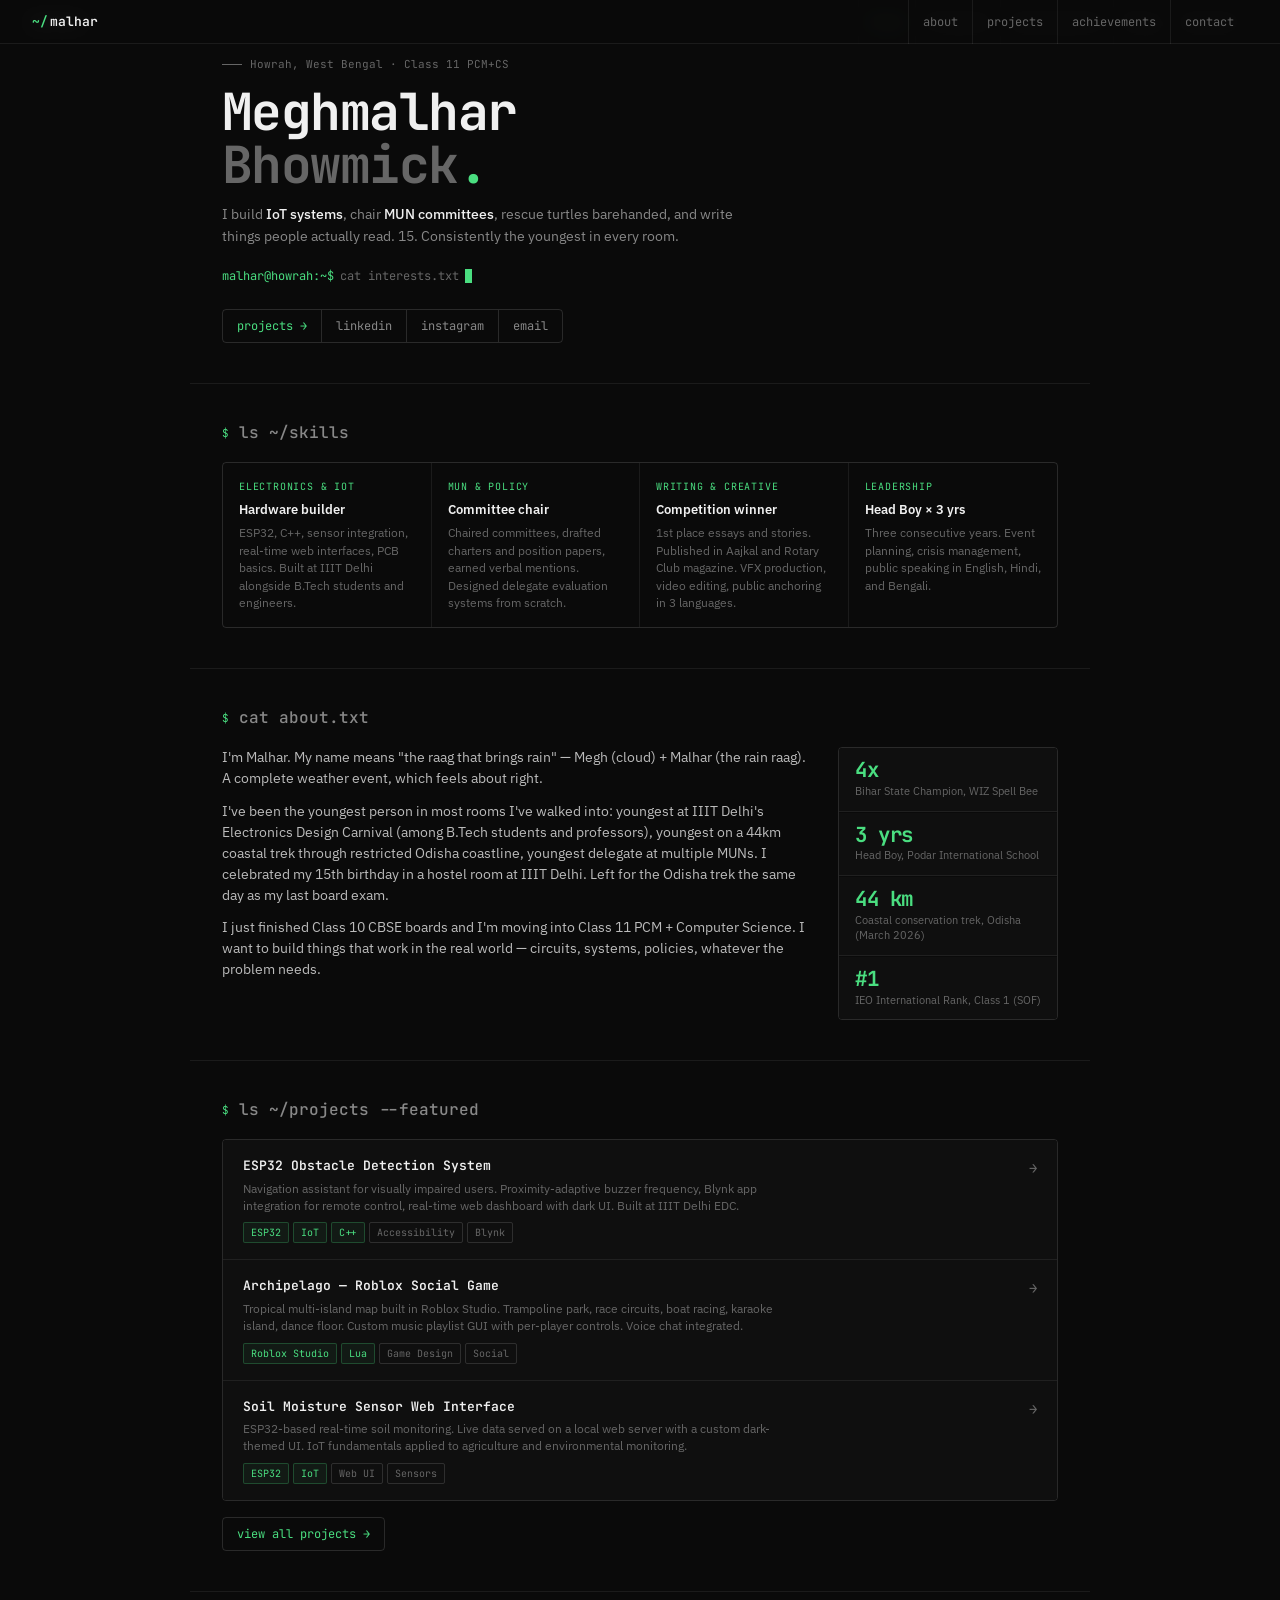
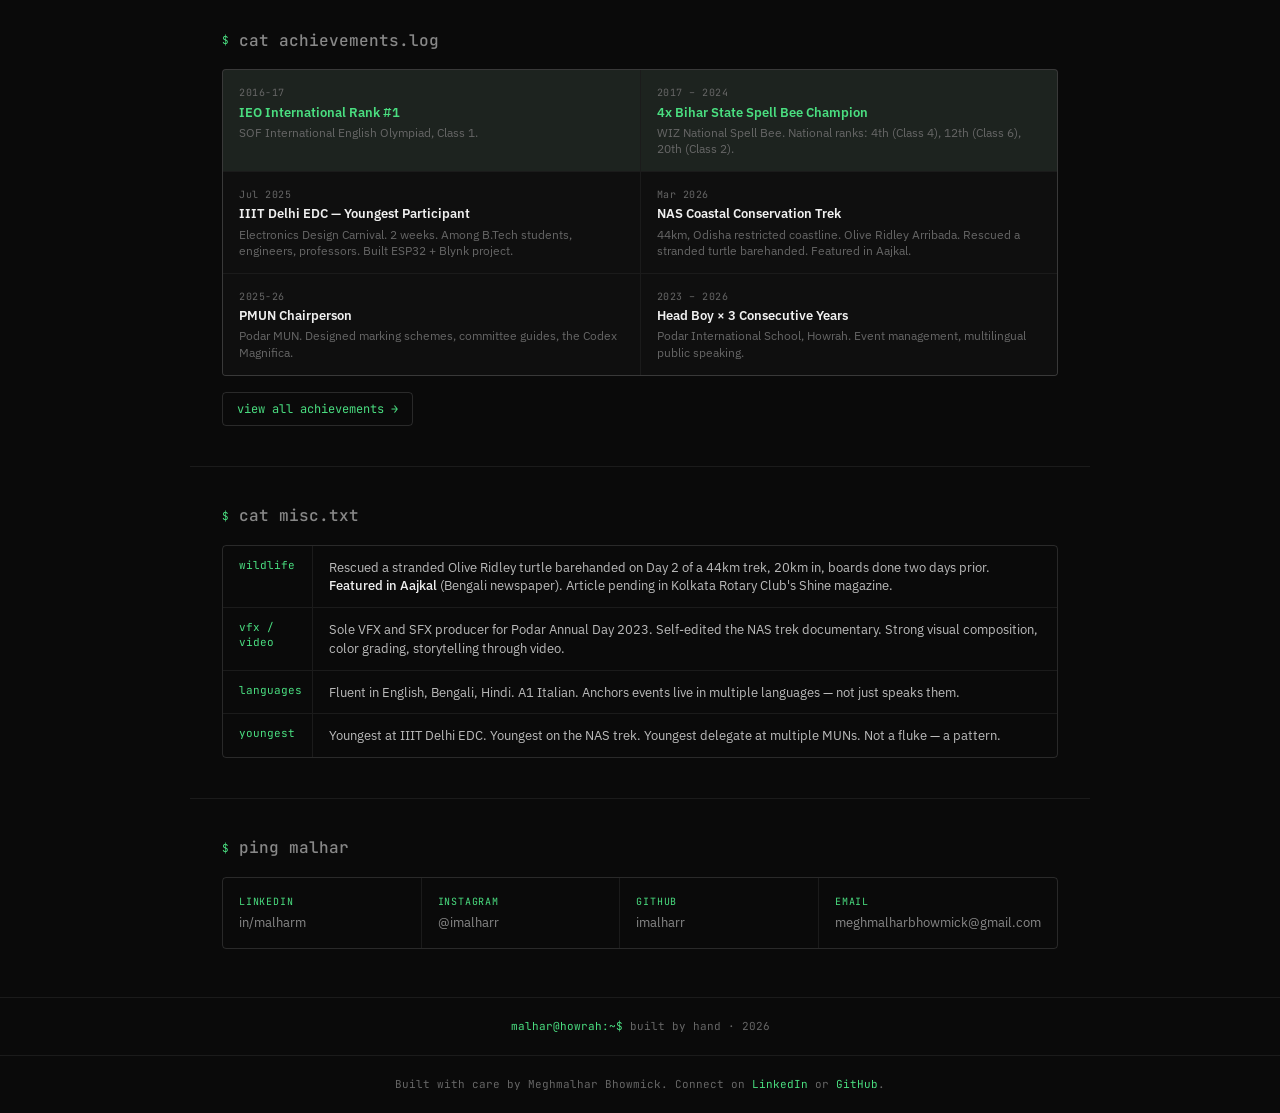
==== commit 68c539d7: "Updates" ====
--- a/index.html
+++ b/index.html
@@ -3,54 +3,71 @@
 <head>
   <meta charset="UTF-8">
   <meta name="viewport" content="width=device-width, initial-scale=1.0">
-  <title>Meghmalhar Bhowmick - Builder, Speaker, Leader</title>
-  <meta name="description" content="Portfolio of Meghmalhar Bhowmick. IoT Developer, MUN Chairperson, Spell Bee Champion, Wildlife Advocate. Class 11 PCM+CS at GD Goenka Dakshineswar.">
+  <title>Meghmalhar Bhowmick</title>
+  <meta name="description" content="Meghmalhar Bhowmick — IoT developer, MUN chair, 4x spell bee state champion, wildlife advocate. Class 11 PCM+CS. Howrah, West Bengal.">
   <link rel="stylesheet" href="css/style.css">
 </head>
 <body>
 
+<!-- NAV -->
+<nav>
+  <a href="index.html" class="nav-logo"><span class="prompt">~/</span>malhar</a>
+  <ul class="nav-links">
+    <li><a href="#about">about</a></li>
+    <li><a href="#featured-projects">projects</a></li>
+    <li><a href="#achievements-highlight">achievements</a></li>
+    <li><a href="#contact">contact</a></li>
+  </ul>
+</nav>
+
 <!-- HERO -->
 <section id="hero">
-  <div class="hero-tag">Howrah, West Bengal · GD Goenka Dakshineswar · Class 11 PCM+CS</div>
-  <h1>Meghmalhar<br><span class="dim">Bhowmick.</span></h1>
-  <p class="hero-sub">
-    I build <strong>IoT systems</strong>, chair <strong>MUN committees</strong>, rescue turtles barehanded, and write things people actually read. Currently 15. Consistently the youngest in every room I walk into.
+  <div class="hero-eyebrow">Howrah, West Bengal · Class 11 PCM+CS</div>
+  <h1>Meghmalhar<br><span class="dim">Bhowmick</span><span class="acc">.</span></h1>
+  <p class="hero-desc">
+    I build <strong>IoT systems</strong>, chair <strong>MUN committees</strong>, rescue turtles barehanded, and write things people actually read. 15. Consistently the youngest in every room.
   </p>
+  <div class="hero-cmd">
+    <span class="ps">malhar@howrah:~$</span>
+    cat interests.txt
+    <span class="cursor"></span>
+  </div>
   <div class="hero-links">
-    <a href="projects.html" class="btn btn-primary">See my work</a>
-    <a href="https://linkedin.com/in/malharm" target="_blank" class="btn">LinkedIn</a>
-    <a href="https://instagram.com/imalharr" target="_blank" class="btn">Instagram</a>
-    <a href="mailto:meghmalharbhowmick@gmail.com" class="btn">Email me</a>
-  </div>
-  <div class="scroll-hint">scroll to explore</div>
+    <a href="projects.html" class="primary">projects →</a>
+    <a href="https://linkedin.com/in/malharm" target="_blank">linkedin</a>
+    <a href="https://instagram.com/imalharr" target="_blank">instagram</a>
+    <a href="mailto:meghmalharbhowmick@gmail.com">email</a>
+  </div>
 </section>
 
 <hr class="divider">
 
 <!-- WHAT I DO -->
 <section id="what-i-do">
-  <div class="section-label">What I do</div>
-  <h2>One box was never enough.</h2>
+  <div class="sec-head">
+    <span class="prompt">$</span>
+    <h2>ls ~/skills</h2>
+  </div>
   <div class="tiles">
     <div class="tile">
-      <div class="tile-icon">⚡</div>
-      <div class="tile-title">Electronics & IoT</div>
-      <div class="tile-desc">ESP32, C++, sensor integration, real-time web interfaces, PCB basics. Built at IIIT Delhi alongside B.Tech students.</div>
-    </div>
-    <div class="tile">
-      <div class="tile-icon">🎙</div>
-      <div class="tile-title">MUN & Policy</div>
-      <div class="tile-desc">Chaired committees, drafted charters, delivered speeches, earned verbal mentions. Designed evaluation systems from scratch.</div>
-    </div>
-    <div class="tile">
-      <div class="tile-icon">✍️</div>
-      <div class="tile-title">Writing & Creative</div>
-      <div class="tile-desc">Competition-winning essays and stories. Published in local newspapers. VFX production for school events. Video editing.</div>
-    </div>
-    <div class="tile">
-      <div class="tile-icon">🏛</div>
-      <div class="tile-title">Leadership</div>
-      <div class="tile-desc">Head Boy for 3 consecutive years. Event management, public speaking in 3 languages, team building.</div>
+      <div class="tile-label">Electronics & IoT</div>
+      <div class="tile-title">Hardware builder</div>
+      <div class="tile-desc">ESP32, C++, sensor integration, real-time web interfaces, PCB basics. Built at IIIT Delhi alongside B.Tech students and engineers.</div>
+    </div>
+    <div class="tile">
+      <div class="tile-label">MUN & Policy</div>
+      <div class="tile-title">Committee chair</div>
+      <div class="tile-desc">Chaired committees, drafted charters and position papers, earned verbal mentions. Designed delegate evaluation systems from scratch.</div>
+    </div>
+    <div class="tile">
+      <div class="tile-label">Writing & Creative</div>
+      <div class="tile-title">Competition winner</div>
+      <div class="tile-desc">1st place essays and stories. Published in Aajkal and Rotary Club magazine. VFX production, video editing, public anchoring in 3 languages.</div>
+    </div>
+    <div class="tile">
+      <div class="tile-label">Leadership</div>
+      <div class="tile-title">Head Boy × 3 yrs</div>
+      <div class="tile-desc">Three consecutive years. Event planning, crisis management, public speaking in English, Hindi, and Bengali.</div>
     </div>
   </div>
 </section>
@@ -59,12 +76,15 @@
 
 <!-- ABOUT -->
 <section id="about">
-  <div class="section-label">About</div>
+  <div class="sec-head">
+    <span class="prompt">$</span>
+    <h2>cat about.txt</h2>
+  </div>
   <div class="about-grid">
     <div class="about-text">
-      <p>I'm Malhar. My name means "the raag that brings rain" — Megh (cloud) + Malhar (the rain raag). It's a complete weather event, which feels about right.</p>
-      <p>I've been the youngest person in most rooms I've entered: the youngest at IIIT Delhi's Electronics Design Carnival, the youngest on a 44km coastal conservation trek through restricted Odisha coastline, the youngest delegate at multiple MUNs.</p>
-      <p>I just finished Class 10 boards and I'm now in Class 11 PCM + Computer Science at GD Goenka Dakshineswar. I want to build things that work in the real world — circuits, systems, policies, whatever the problem needs.</p>
+      <p>I'm Malhar. My name means "the raag that brings rain" — Megh (cloud) + Malhar (the rain raag). A complete weather event, which feels about right.</p>
+      <p>I've been the youngest person in most rooms I've walked into: youngest at IIIT Delhi's Electronics Design Carnival (among B.Tech students and professors), youngest on a 44km coastal trek through restricted Odisha coastline, youngest delegate at multiple MUNs. I celebrated my 15th birthday in a hostel room at IIIT Delhi. Left for the Odisha trek the same day as my last board exam.</p>
+      <p>I just finished Class 10 CBSE boards and I'm moving into Class 11 PCM + Computer Science. I want to build things that work in the real world — circuits, systems, policies, whatever the problem needs.</p>
     </div>
     <div class="stat-grid">
       <div class="stat">
@@ -91,30 +111,34 @@
 
 <!-- FEATURED PROJECTS -->
 <section id="featured-projects">
-  <div class="section-label">Featured Projects</div>
-  <h2>Things I've actually built.</h2>
+  <div class="sec-head">
+    <span class="prompt">$</span>
+    <h2>ls ~/projects --featured</h2>
+  </div>
   <div class="projects">
     <div class="project">
       <div>
         <div class="project-name">ESP32 Obstacle Detection System</div>
-        <div class="project-desc">Navigation assistant for visually impaired users. Proximity-adaptive buzzer, Blynk app integration, real-time web dashboard. Built at IIIT Delhi Electronics Design Carnival.</div>
+        <div class="project-desc">Navigation assistant for visually impaired users. Proximity-adaptive buzzer frequency, Blynk app integration for remote control, real-time web dashboard with dark UI. Built at IIIT Delhi EDC.</div>
         <div class="tags">
-          <span class="tag accent">ESP32</span>
-          <span class="tag accent">IoT</span>
-          <span class="tag accent">C++</span>
+          <span class="tag green">ESP32</span>
+          <span class="tag green">IoT</span>
+          <span class="tag green">C++</span>
           <span class="tag">Accessibility</span>
+          <span class="tag">Blynk</span>
         </div>
       </div>
       <div class="project-arrow">→</div>
     </div>
     <div class="project">
       <div>
-        <div class="project-name">Archipelago - Roblox Social Game</div>
-        <div class="project-desc">Tropical paradise map with multiple themed islands. Focus on social gameplay, voice chat integration, activity-based entertainment. Custom music playlist GUI with per-player controls.</div>
+        <div class="project-name">Archipelago — Roblox Social Game</div>
+        <div class="project-desc">Tropical multi-island map built in Roblox Studio. Trampoline park, race circuits, boat racing, karaoke island, dance floor. Custom music playlist GUI with per-player controls. Voice chat integrated.</div>
         <div class="tags">
-          <span class="tag accent">Roblox</span>
-          <span class="tag accent">Game Design</span>
-          <span class="tag">Lua</span>
+          <span class="tag green">Roblox Studio</span>
+          <span class="tag green">Lua</span>
+          <span class="tag">Game Design</span>
+          <span class="tag">Social</span>
         </div>
       </div>
       <div class="project-arrow">→</div>
@@ -122,61 +146,68 @@
     <div class="project">
       <div>
         <div class="project-name">Soil Moisture Sensor Web Interface</div>
-        <div class="project-desc">ESP32-based real-time soil monitoring. Custom dark-themed web UI with live data visualization. IoT fundamentals applied to agriculture.</div>
+        <div class="project-desc">ESP32-based real-time soil monitoring. Live data served on a local web server with a custom dark-themed UI. IoT fundamentals applied to agriculture and environmental monitoring.</div>
         <div class="tags">
-          <span class="tag accent">ESP32</span>
-          <span class="tag accent">IoT</span>
+          <span class="tag green">ESP32</span>
+          <span class="tag green">IoT</span>
           <span class="tag">Web UI</span>
+          <span class="tag">Sensors</span>
         </div>
       </div>
       <div class="project-arrow">→</div>
     </div>
   </div>
-  <div style="text-align: center; margin-top: 2rem;">
-    <a href="projects.html" class="btn btn-primary">View all projects</a>
-  </div>
-</section>
-
-<hr class="divider">
-
-<!-- ACHIEVEMENTS HIGHLIGHT -->
+  <div style="margin-top: 1rem;">
+    <a href="projects.html" class="hero-links" style="display: inline-flex;">
+      <span style="padding: 7px 14px; font-family: var(--mono); font-size: 12px; color: var(--accent);">view all projects →</span>
+    </a>
+  </div>
+</section>
+
+<hr class="divider">
+
+<!-- ACHIEVEMENTS -->
 <section id="achievements-highlight">
-  <div class="section-label">Achievements</div>
-  <h2>Verified wins.</h2>
+  <div class="sec-head">
+    <span class="prompt">$</span>
+    <h2>cat achievements.log</h2>
+  </div>
   <div class="ach-grid">
     <div class="ach featured">
       <div class="ach-year">2016-17</div>
       <div class="ach-title">IEO International Rank #1</div>
-      <div class="ach-detail">SOF International English Olympiad, Class 1. Flagship achievement.</div>
+      <div class="ach-detail">SOF International English Olympiad, Class 1.</div>
     </div>
     <div class="ach featured">
-      <div class="ach-year">2017-2024</div>
-      <div class="ach-title">4x Bihar State Champion</div>
-      <div class="ach-detail">WIZ National Spell Bee. Multiple national ranks including 4th (Class 4) and 12th (Class 6).</div>
+      <div class="ach-year">2017 – 2024</div>
+      <div class="ach-title">4x Bihar State Spell Bee Champion</div>
+      <div class="ach-detail">WIZ National Spell Bee. National ranks: 4th (Class 4), 12th (Class 6), 20th (Class 2).</div>
+    </div>
+    <div class="ach">
+      <div class="ach-year">Jul 2025</div>
+      <div class="ach-title">IIIT Delhi EDC — Youngest Participant</div>
+      <div class="ach-detail">Electronics Design Carnival. 2 weeks. Among B.Tech students, engineers, professors. Built ESP32 + Blynk project.</div>
+    </div>
+    <div class="ach">
+      <div class="ach-year">Mar 2026</div>
+      <div class="ach-title">NAS Coastal Conservation Trek</div>
+      <div class="ach-detail">44km, Odisha restricted coastline. Olive Ridley Arribada. Rescued a stranded turtle barehanded. Featured in Aajkal.</div>
     </div>
     <div class="ach">
       <div class="ach-year">2025-26</div>
-      <div class="ach-title">PMUN 2025-26 Chairperson</div>
-      <div class="ach-detail">Podar Model United Nations. Designed marking schemes, committee guides, evaluation systems.</div>
-    </div>
-    <div class="ach">
-      <div class="ach-year">2025</div>
-      <div class="ach-title">IIIT Delhi EDC Participant</div>
-      <div class="ach-detail">Electronics Design Carnival. Youngest participant among B.Tech students and engineers.</div>
-    </div>
-    <div class="ach">
-      <div class="ach-year">2026</div>
-      <div class="ach-title">NAS Coastal Conservation Trek</div>
-      <div class="ach-detail">44km trek through restricted Odisha coastline. Rescued Olive Ridley turtle during trek.</div>
-    </div>
-    <div class="ach">
-      <div class="ach-year">2023-26</div>
-      <div class="ach-title">Head Boy, Podar International School</div>
-      <div class="ach-detail">3 consecutive years of leadership. Event management, public speaking, team building.</div>
-    </div>
-  </div>
-  <div style="text-align: center; margin-top: 2rem;">
-    <a href="achievements.html" class="btn btn-primary">View all achievements</a>
+      <div class="ach-title">PMUN Chairperson</div>
+      <div class="ach-detail">Podar MUN. Designed marking schemes, committee guides, the Codex Magnifica.</div>
+    </div>
+    <div class="ach">
+      <div class="ach-year">2023 – 2026</div>
+      <div class="ach-title">Head Boy × 3 Consecutive Years</div>
+      <div class="ach-detail">Podar International School, Howrah. Event management, multilingual public speaking.</div>
+    </div>
+  </div>
+  <div style="margin-top: 1rem;">
+    <a href="achievements.html" class="hero-links" style="display: inline-flex;">
+      <span style="padding: 7px 14px; font-family: var(--mono); font-size: 12px; color: var(--accent);">view all achievements →</span>
+    </a>
   </div>
 </section>
 
@@ -184,24 +215,26 @@
 
 <!-- BEYOND -->
 <section id="beyond">
-  <div class="section-label">Beyond the usual</div>
-  <h2>What else?</h2>
+  <div class="sec-head">
+    <span class="prompt">$</span>
+    <h2>cat misc.txt</h2>
+  </div>
   <div class="beyond">
     <div class="beyond-item">
-      <div class="beyond-dot"></div>
-      <div class="beyond-text"><strong>Wildlife Advocate:</strong> Rescued a stranded Olive Ridley turtle barehanded during a coastal conservation trek. Featured in local newspapers and Kolkata Rotary Club magazine.</div>
-    </div>
-    <div class="beyond-item">
-      <div class="beyond-dot"></div>
-      <div class="beyond-text"><strong>VFX & Video Production:</strong> Sole producer of VFX/SFX for school annual events. Self-edited trek videos. Strong visual composition and storytelling.</div>
-    </div>
-    <div class="beyond-item">
-      <div class="beyond-dot"></div>
-      <div class="beyond-text"><strong>Multilingual:</strong> Fluent in English, Bengali, and Hindi. A1 level Italian (completed Duolingo course). Can anchor events in multiple languages.</div>
-    </div>
-    <div class="beyond-item">
-      <div class="beyond-dot"></div>
-      <div class="beyond-text"><strong>Strategic Learner:</strong> Approaches every challenge by breaking it into exam-relevant chunks. Focuses on NCERT alignment and marking scheme accuracy. Target: 95%+ in boards.</div>
+      <div class="beyond-key">wildlife</div>
+      <div class="beyond-val">Rescued a stranded Olive Ridley turtle barehanded on Day 2 of a 44km trek, 20km in, boards done two days prior. <strong>Featured in Aajkal</strong> (Bengali newspaper). Article pending in Kolkata Rotary Club's Shine magazine.</div>
+    </div>
+    <div class="beyond-item">
+      <div class="beyond-key">vfx / video</div>
+      <div class="beyond-val">Sole VFX and SFX producer for Podar Annual Day 2023. Self-edited the NAS trek documentary. Strong visual composition, color grading, storytelling through video.</div>
+    </div>
+    <div class="beyond-item">
+      <div class="beyond-key">languages</div>
+      <div class="beyond-val">Fluent in English, Bengali, Hindi. A1 Italian. Anchors events live in multiple languages — not just speaks them.</div>
+    </div>
+    <div class="beyond-item">
+      <div class="beyond-key">youngest</div>
+      <div class="beyond-val">Youngest at IIIT Delhi EDC. Youngest on the NAS trek. Youngest delegate at multiple MUNs. Not a fluke — a pattern.</div>
     </div>
   </div>
 </section>
@@ -210,16 +243,33 @@
 
 <!-- CONTACT -->
 <section id="contact">
-  <div class="section-label">Let's Connect</div>
-  <h2>Get in touch.</h2>
-  <p>Whether it's about IoT, MUN, writing, or just building cool things—I'm always up for a conversation.</p>
-  <div class="contact-links">
-    <a href="https://linkedin.com/in/malharm" target="_blank" class="btn">LinkedIn</a>
-    <a href="https://instagram.com/imalharr" target="_blank" class="btn">Instagram</a>
-    <a href="https://github.com/imalharr" target="_blank" class="btn">GitHub</a>
-    <a href="mailto:meghmalharbhowmick@gmail.com" class="btn btn-primary">Email</a>
-  </div>
-</section>
+  <div class="sec-head">
+    <span class="prompt">$</span>
+    <h2>ping malhar</h2>
+  </div>
+  <div class="contact-grid">
+    <a href="https://linkedin.com/in/malharm" target="_blank" class="contact-item">
+      <div class="contact-platform">LinkedIn</div>
+      <div class="contact-handle">in/malharm</div>
+    </a>
+    <a href="https://instagram.com/imalharr" target="_blank" class="contact-item">
+      <div class="contact-platform">Instagram</div>
+      <div class="contact-handle">@imalharr</div>
+    </a>
+    <a href="https://github.com/imalharr" target="_blank" class="contact-item">
+      <div class="contact-platform">GitHub</div>
+      <div class="contact-handle">imalharr</div>
+    </a>
+    <a href="mailto:meghmalharbhowmick@gmail.com" class="contact-item">
+      <div class="contact-platform">Email</div>
+      <div class="contact-handle">meghmalharbhowmick@gmail.com</div>
+    </a>
+  </div>
+</section>
+
+<footer>
+  <span style="color: var(--accent);">malhar@howrah:~$</span> built by hand · 2026
+</footer>
 
 <script src="js/nav.js"></script>
 </body>
--- a/css/style.css
+++ b/css/style.css
@@ -1,15 +1,35 @@
+/* ============================================================
+   MALHAR BHOWMICK — TERMINAL AESTHETIC
+   Decisions locked:
+   - Font: JetBrains Mono (code) + IBM Plex Sans (body)
+   - Accent: #4ade80 (terminal green)
+   - Accent2: #f87171 (red — for highlights, not errors)
+   - Background: #0a0a0a / #0f0f0f / #141414
+   - Max-width: 900px
+   - Base font-size: 14px
+   - Line-height: 1.5 (was 1.7 — kills scroll)
+   - Section padding: 2.5rem 2rem (was 5rem — kills scroll)
+   ============================================================ */
+
+@import url('https://fonts.googleapis.com/css2?family=JetBrains+Mono:wght@400;500;600;700&family=IBM+Plex+Sans:wght@400;500;600&display=swap');
+
 :root {
-  --bg: #0a0a0a;
-  --bg2: #111111;
-  --bg3: #1a1a1a;
-  --border: rgba(255,255,255,0.08);
-  --border2: rgba(255,255,255,0.14);
-  --text: #f0f0f0;
-  --muted: #888;
-  --accent: #7dd3b0;
-  --accent2: #a78bfa;
-  --red: #f87171;
-  --font: 'Inter', system-ui, -apple-system, sans-serif;
+  --bg:       #0a0a0a;
+  --bg2:      #0f0f0f;
+  --bg3:      #141414;
+  --bg4:      #1a1a1a;
+  --border:   rgba(255,255,255,0.07);
+  --border2:  rgba(255,255,255,0.13);
+  --border3:  rgba(255,255,255,0.20);
+  --text:     #f0f0f0;
+  --muted:    #666;
+  --muted2:   #888;
+  --accent:   #4ade80;
+  --accent-d: #22c55e;
+  --red:      #f87171;
+  --amber:    #fbbf24;
+  --mono:     'JetBrains Mono', 'Courier New', monospace;
+  --sans:     'IBM Plex Sans', system-ui, sans-serif;
 }
 
 *, *::before, *::after {
@@ -25,585 +45,668 @@
 body {
   background: var(--bg);
   color: var(--text);
-  font-family: var(--font);
-  font-size: 16px;
-  line-height: 1.7;
-}
-
-/* NAV */
+  font-family: var(--sans);
+  font-size: 14px;
+  line-height: 1.5;
+  -webkit-font-smoothing: antialiased;
+}
+
+/* ── SCROLLBAR ── */
+::-webkit-scrollbar { width: 4px; }
+::-webkit-scrollbar-track { background: var(--bg); }
+::-webkit-scrollbar-thumb { background: var(--bg4); border-radius: 2px; }
+
+/* ── SELECTION ── */
+::selection { background: rgba(74,222,128,0.2); color: var(--accent); }
+
+/* ── TYPOGRAPHY ── */
+h1, h2, h3, h4 {
+  font-family: var(--mono);
+  font-weight: 700;
+  letter-spacing: -0.02em;
+  line-height: 1.1;
+}
+
+h1 { font-size: 2.8rem; }
+h2 { font-size: 1.4rem; font-weight: 600; }
+h3 { font-size: 1rem; font-weight: 600; }
+
+p { line-height: 1.55; }
+
+a { color: inherit; text-decoration: none; }
+
+/* ── NAV ── */
 nav {
   position: fixed;
-  top: 0;
-  left: 0;
-  right: 0;
+  top: 0; left: 0; right: 0;
   z-index: 100;
-  background: rgba(10,10,10,0.85);
-  backdrop-filter: blur(12px);
+  background: rgba(10,10,10,0.92);
+  backdrop-filter: blur(8px);
   border-bottom: 1px solid var(--border);
   padding: 0 2rem;
+  height: 44px;
   display: flex;
   align-items: center;
   justify-content: space-between;
-  height: 56px;
 }
 
 .nav-logo {
-  font-size: 15px;
+  font-family: var(--mono);
+  font-size: 13px;
   font-weight: 600;
-  letter-spacing: 0.02em;
   color: var(--text);
   text-decoration: none;
-}
-
-.nav-logo span {
-  color: var(--accent);
-}
+  letter-spacing: 0;
+}
+
+.nav-logo .prompt { color: var(--accent); margin-right: 2px; }
 
 .nav-links {
   display: flex;
-  gap: 1.5rem;
+  gap: 0;
   list-style: none;
 }
 
 .nav-links a {
-  font-size: 13px;
+  font-family: var(--mono);
+  font-size: 12px;
   color: var(--muted);
   text-decoration: none;
-  transition: color 0.2s;
-}
-
-.nav-links a:hover {
-  color: var(--text);
-}
-
-.nav-links a.active {
-  color: var(--accent);
-  font-weight: 600;
-}
-
-/* SECTIONS */
+  padding: 0 14px;
+  height: 44px;
+  display: flex;
+  align-items: center;
+  border-left: 1px solid var(--border);
+  transition: color 0.15s, background 0.15s;
+}
+
+.nav-links a:hover { color: var(--text); background: var(--bg2); }
+.nav-links a.active { color: var(--accent); }
+
+/* ── LAYOUT ── */
 section {
-  max-width: 860px;
+  max-width: 900px;
   margin: 0 auto;
-  padding: 5rem 2rem;
-}
-
-.section-label {
+  padding: 2.5rem 2rem;
+}
+
+/* top padding only for first section after nav */
+#hero { padding-top: 3.5rem; }
+
+/* ── SECTION HEADER ── */
+.sec-head {
+  display: flex;
+  align-items: center;
+  gap: 10px;
+  margin-bottom: 1.25rem;
+}
+
+.sec-head .prompt {
+  font-family: var(--mono);
   font-size: 11px;
-  text-transform: uppercase;
-  letter-spacing: 0.12em;
-  color: var(--accent);
-  font-weight: 600;
-  margin-bottom: 1rem;
-}
-
-/* HERO */
-#hero {
-  min-height: 100vh;
-  display: flex;
-  flex-direction: column;
-  justify-content: center;
-  max-width: 860px;
-  margin: 0 auto;
-  padding: 6rem 2rem 4rem;
-}
-
-.hero-tag {
-  display: inline-block;
-  font-size: 12px;
-  background: rgba(125,211,176,0.1);
-  color: var(--accent);
-  border: 1px solid rgba(125,211,176,0.2);
-  border-radius: 20px;
-  padding: 4px 14px;
-  margin-bottom: 1.5rem;
-}
-
-h1 {
-  font-size: clamp(2.4rem, 6vw, 4rem);
-  font-weight: 700;
-  line-height: 1.1;
-  letter-spacing: -0.02em;
-  margin-bottom: 1rem;
-}
-
-h1 .dim {
-  color: var(--muted);
-}
-
-h2 {
-  font-size: 1.75rem;
-  font-weight: 700;
-  letter-spacing: -0.01em;
-}
-
-h3 {
-  font-size: 1.25rem;
-  font-weight: 600;
-  margin-bottom: 0.5rem;
-}
-
-.hero-sub {
-  font-size: 1.1rem;
-  color: var(--muted);
-  max-width: 560px;
-  margin-bottom: 2rem;
-  line-height: 1.6;
-}
-
-.hero-sub strong {
-  color: var(--text);
+  color: var(--accent);
+}
+
+.sec-head h2 {
+  font-size: 1rem;
+  color: var(--muted2);
   font-weight: 500;
-}
-
-.hero-links {
-  display: flex;
-  gap: 1rem;
-  flex-wrap: wrap;
-}
-
-.btn {
-  display: inline-flex;
-  align-items: center;
-  gap: 6px;
-  padding: 10px 20px;
-  border-radius: 8px;
-  font-size: 14px;
-  font-weight: 500;
-  text-decoration: none;
-  transition: all 0.2s;
-  border: 1px solid var(--border2);
-  color: var(--muted);
-  background: var(--bg2);
-}
-
-.btn:hover {
-  color: var(--text);
-  border-color: rgba(255,255,255,0.25);
-  background: var(--bg3);
-}
-
-.btn-primary {
-  background: var(--accent);
-  color: #0a0a0a;
-  border-color: var(--accent);
-}
-
-.btn-primary:hover {
-  background: #9de8c8;
-  border-color: #9de8c8;
-  color: #0a0a0a;
-}
-
-.scroll-hint {
-  margin-top: 4rem;
-  font-size: 12px;
-  color: var(--muted);
-  display: flex;
-  align-items: center;
-  gap: 8px;
-}
-
-.scroll-hint::before {
-  content: '';
-  display: block;
-  width: 24px;
-  height: 1px;
-  background: var(--muted);
-}
-
-/* DIVIDER */
+  font-family: var(--mono);
+  letter-spacing: 0;
+}
+
+/* horizontal rule between sections */
 .divider {
   border: none;
   border-top: 1px solid var(--border);
-  max-width: 860px;
+  max-width: 900px;
   margin: 0 auto;
 }
 
-/* TILES */
+/* ── HERO ── */
+#hero {
+  min-height: auto;
+}
+
+.hero-eyebrow {
+  font-family: var(--mono);
+  font-size: 11px;
+  color: var(--muted);
+  margin-bottom: 0.75rem;
+  display: flex;
+  align-items: center;
+  gap: 8px;
+}
+
+.hero-eyebrow::before {
+  content: '';
+  display: inline-block;
+  width: 20px;
+  height: 1px;
+  background: var(--muted);
+}
+
+h1 {
+  font-family: var(--mono);
+  font-size: clamp(2rem, 5.5vw, 3.2rem);
+  font-weight: 700;
+  line-height: 1.05;
+  letter-spacing: -0.03em;
+  margin-bottom: 0.75rem;
+}
+
+h1 .dim { color: var(--muted); }
+h1 .acc { color: var(--accent); }
+
+.hero-desc {
+  font-size: 13.5px;
+  color: var(--muted2);
+  max-width: 520px;
+  line-height: 1.6;
+  margin-bottom: 1.25rem;
+}
+
+.hero-desc strong { color: var(--text); font-weight: 500; }
+
+/* inline terminal line */
+.hero-cmd {
+  font-family: var(--mono);
+  font-size: 12px;
+  color: var(--muted);
+  margin-bottom: 1.5rem;
+  display: flex;
+  align-items: center;
+  gap: 6px;
+}
+
+.hero-cmd .ps { color: var(--accent); }
+
+.cursor {
+  display: inline-block;
+  width: 7px;
+  height: 14px;
+  background: var(--accent);
+  vertical-align: middle;
+  animation: blink 1.1s step-end infinite;
+}
+
+@keyframes blink { 0%,100%{opacity:1} 50%{opacity:0} }
+
+.hero-links {
+  display: flex;
+  gap: 0;
+  flex-wrap: wrap;
+  border: 1px solid var(--border2);
+  border-radius: 4px;
+  overflow: hidden;
+  width: fit-content;
+}
+
+.hero-links a {
+  font-family: var(--mono);
+  font-size: 12px;
+  padding: 7px 14px;
+  color: var(--muted2);
+  text-decoration: none;
+  border-right: 1px solid var(--border2);
+  transition: color 0.15s, background 0.15s;
+  display: flex;
+  align-items: center;
+  gap: 5px;
+}
+
+.hero-links a:last-child { border-right: none; }
+.hero-links a:hover { color: var(--text); background: var(--bg2); }
+.hero-links a.primary { color: var(--accent); }
+.hero-links a.primary:hover { background: rgba(74,222,128,0.08); }
+
+/* ── WHAT I DO — TILES ── */
 .tiles {
   display: grid;
-  grid-template-columns: repeat(auto-fit, minmax(180px, 1fr));
-  gap: 1px;
-  background: var(--border);
-  border: 1px solid var(--border);
-  border-radius: 12px;
-  overflow: hidden;
-  margin-top: 2rem;
+  grid-template-columns: repeat(4, 1fr);
+  border: 1px solid var(--border2);
+  border-radius: 4px;
+  overflow: hidden;
 }
 
 .tile {
-  background: var(--bg2);
-  padding: 1.5rem;
-  transition: background 0.2s;
-}
-
-.tile:hover {
-  background: var(--bg3);
-}
-
-.tile-icon {
-  font-size: 20px;
-  margin-bottom: 0.75rem;
+  padding: 1rem;
+  border-right: 1px solid var(--border);
+  transition: background 0.15s;
+}
+
+.tile:last-child { border-right: none; }
+.tile:hover { background: var(--bg2); }
+
+.tile-label {
+  font-family: var(--mono);
+  font-size: 10px;
+  color: var(--accent);
+  text-transform: uppercase;
+  letter-spacing: 0.08em;
+  margin-bottom: 0.4rem;
 }
 
 .tile-title {
-  font-size: 15px;
+  font-size: 13px;
   font-weight: 600;
-  margin-bottom: 0.4rem;
+  margin-bottom: 0.3rem;
+  color: var(--text);
 }
 
 .tile-desc {
-  font-size: 13px;
-  color: var(--muted);
-  line-height: 1.5;
-}
-
-/* ABOUT */
+  font-size: 12px;
+  color: var(--muted);
+  line-height: 1.45;
+}
+
+/* ── ABOUT ── */
 .about-grid {
   display: grid;
-  grid-template-columns: 1fr 1fr;
-  gap: 3rem;
-  margin-top: 2rem;
+  grid-template-columns: 1fr 220px;
+  gap: 2rem;
 }
 
 .about-text {
-  font-size: 15px;
-  color: #ccc;
-  line-height: 1.8;
-}
-
-.about-text p + p {
-  margin-top: 1rem;
-}
+  font-size: 13.5px;
+  color: #bbb;
+  line-height: 1.65;
+}
+
+.about-text p + p { margin-top: 0.75rem; }
 
 .stat-grid {
   display: flex;
   flex-direction: column;
-  gap: 1rem;
+  gap: 1px;
+  border: 1px solid var(--border2);
+  border-radius: 4px;
+  overflow: hidden;
 }
 
 .stat {
   background: var(--bg2);
-  border: 1px solid var(--border);
-  border-radius: 10px;
-  padding: 1rem 1.25rem;
-}
+  padding: 0.75rem 1rem;
+  border-bottom: 1px solid var(--border);
+  transition: background 0.15s;
+}
+
+.stat:last-child { border-bottom: none; }
+.stat:hover { background: var(--bg3); }
 
 .stat-num {
-  font-size: 1.6rem;
+  font-family: var(--mono);
+  font-size: 1.3rem;
   font-weight: 700;
   color: var(--accent);
   letter-spacing: -0.02em;
+  line-height: 1;
 }
 
 .stat-label {
-  font-size: 12px;
-  color: var(--muted);
-  margin-top: 2px;
-}
-
-/* PROJECTS */
+  font-size: 11px;
+  color: var(--muted);
+  margin-top: 3px;
+  line-height: 1.35;
+}
+
+/* ── PROJECTS ── */
 .projects {
   display: flex;
   flex-direction: column;
-  gap: 1px;
-  background: var(--border);
-  border: 1px solid var(--border);
-  border-radius: 12px;
-  overflow: hidden;
-  margin-top: 2rem;
+  border: 1px solid var(--border2);
+  border-radius: 4px;
+  overflow: hidden;
 }
 
 .project {
   background: var(--bg2);
-  padding: 1.5rem 1.75rem;
+  padding: 1rem 1.25rem;
   display: grid;
   grid-template-columns: 1fr auto;
   gap: 1rem;
   align-items: start;
-  transition: background 0.2s;
-}
-
-.project:hover {
-  background: var(--bg3);
-}
+  border-bottom: 1px solid var(--border);
+  transition: background 0.15s;
+}
+
+.project:last-child { border-bottom: none; }
+.project:hover { background: var(--bg3); }
 
 .project-name {
-  font-size: 15px;
+  font-family: var(--mono);
+  font-size: 13px;
   font-weight: 600;
-  margin-bottom: 0.4rem;
+  margin-bottom: 0.25rem;
+  color: var(--text);
 }
 
 .project-desc {
-  font-size: 13px;
-  color: var(--muted);
-  line-height: 1.5;
-  max-width: 520px;
-}
-
+  font-size: 12px;
+  color: var(--muted);
+  line-height: 1.45;
+  max-width: 540px;
+}
+
+.project-arrow {
+  font-family: var(--mono);
+  color: var(--muted);
+  font-size: 14px;
+  margin-top: 2px;
+}
+
+/* ── TAGS ── */
 .tags {
   display: flex;
   flex-wrap: wrap;
-  gap: 6px;
-  margin-top: 0.75rem;
+  gap: 4px;
+  margin-top: 0.5rem;
 }
 
 .tag {
-  font-size: 11px;
-  padding: 3px 10px;
-  border-radius: 20px;
-  border: 1px solid var(--border2);
-  color: var(--muted);
-}
-
-.tag.accent {
-  border-color: rgba(125,211,176,0.3);
-  color: var(--accent);
-  background: rgba(125,211,176,0.06);
-}
-
-.project-arrow {
-  color: var(--muted);
-  font-size: 18px;
-  margin-top: 2px;
-}
-
-/* ACHIEVEMENTS */
+  font-family: var(--mono);
+  font-size: 10px;
+  padding: 2px 7px;
+  border: 1px solid var(--border2);
+  color: var(--muted);
+  border-radius: 2px;
+}
+
+.tag.green {
+  border-color: rgba(74,222,128,0.25);
+  color: var(--accent);
+  background: rgba(74,222,128,0.05);
+}
+
+.tag.red {
+  border-color: rgba(248,113,113,0.25);
+  color: var(--red);
+  background: rgba(248,113,113,0.05);
+}
+
+/* ── ACHIEVEMENTS ── */
 .ach-grid {
   display: grid;
   grid-template-columns: 1fr 1fr;
-  gap: 12px;
-  margin-top: 2rem;
+  gap: 1px;
+  background: var(--border);
+  border: 1px solid var(--border2);
+  border-radius: 4px;
+  overflow: hidden;
 }
 
 .ach {
   background: var(--bg2);
-  border: 1px solid var(--border);
-  border-radius: 10px;
-  padding: 1.25rem;
-}
+  padding: 0.9rem 1rem;
+  transition: background 0.15s;
+}
+
+.ach:hover { background: var(--bg3); }
 
 .ach-year {
+  font-family: var(--mono);
+  font-size: 10px;
+  color: var(--muted);
+  margin-bottom: 0.3rem;
+  letter-spacing: 0.05em;
+}
+
+.ach-title {
+  font-size: 13px;
+  font-weight: 600;
+  margin-bottom: 0.2rem;
+  line-height: 1.3;
+  color: var(--text);
+}
+
+.ach-detail {
+  font-size: 11.5px;
+  color: var(--muted);
+  line-height: 1.4;
+}
+
+.ach.featured {
+  background: rgba(74,222,128,0.04);
+}
+
+.ach.featured .ach-title { color: var(--accent); }
+
+/* ── BEYOND ── */
+.beyond {
+  display: flex;
+  flex-direction: column;
+  border: 1px solid var(--border2);
+  border-radius: 4px;
+  overflow: hidden;
+}
+
+.beyond-item {
+  display: grid;
+  grid-template-columns: 90px 1fr;
+  gap: 0;
+  border-bottom: 1px solid var(--border);
+  transition: background 0.15s;
+}
+
+.beyond-item:last-child { border-bottom: none; }
+.beyond-item:hover { background: var(--bg2); }
+
+.beyond-key {
+  font-family: var(--mono);
   font-size: 11px;
-  color: var(--muted);
+  color: var(--accent);
+  padding: 0.75rem 1rem;
+  border-right: 1px solid var(--border);
+  line-height: 1.4;
+}
+
+.beyond-val {
+  font-size: 12.5px;
+  color: #bbb;
+  padding: 0.75rem 1rem;
+  line-height: 1.5;
+}
+
+.beyond-val strong { color: var(--text); font-weight: 500; }
+
+/* ── CONTACT ── */
+#contact {
+  padding-bottom: 3rem;
+}
+
+.contact-grid {
+  display: grid;
+  grid-template-columns: repeat(4, 1fr);
+  border: 1px solid var(--border2);
+  border-radius: 4px;
+  overflow: hidden;
+  margin-top: 1.25rem;
+}
+
+.contact-item {
+  padding: 1rem;
+  border-right: 1px solid var(--border);
+  transition: background 0.15s;
+  text-decoration: none;
+  display: block;
+}
+
+.contact-item:last-child { border-right: none; }
+.contact-item:hover { background: var(--bg2); }
+
+.contact-platform {
+  font-family: var(--mono);
+  font-size: 10px;
+  color: var(--accent);
   text-transform: uppercase;
   letter-spacing: 0.08em;
-  margin-bottom: 0.5rem;
-}
-
-.ach-title {
-  font-size: 14px;
-  font-weight: 600;
   margin-bottom: 0.3rem;
-  line-height: 1.3;
-}
-
-.ach-detail {
-  font-size: 12px;
-  color: var(--muted);
-}
-
-.ach.featured {
-  border-color: rgba(125,211,176,0.25);
-  background: rgba(125,211,176,0.04);
-}
-
-.ach.featured .ach-title {
-  color: var(--accent);
-}
-
-/* BEYOND */
-.beyond {
-  display: flex;
-  flex-direction: column;
-  gap: 1.5rem;
-  margin-top: 2rem;
-}
-
-.beyond-item {
-  display: flex;
-  gap: 1.25rem;
-  padding-bottom: 1.5rem;
-  border-bottom: 1px solid var(--border);
-}
-
-.beyond-item:last-child {
-  border-bottom: none;
-  padding-bottom: 0;
-}
-
-.beyond-dot {
-  width: 8px;
-  height: 8px;
-  border-radius: 50%;
-  background: var(--accent);
-  margin-top: 9px;
-  flex-shrink: 0;
-}
-
-.beyond-text {
-  font-size: 14px;
-  color: #ccc;
-  line-height: 1.6;
-}
-
-.beyond-text strong {
-  color: var(--text);
-  font-weight: 600;
-}
-
-/* CONTACT */
-#contact {
-  text-align: center;
-}
-
-#contact h2 {
-  font-size: 2rem;
-  font-weight: 700;
-  margin-bottom: 0.75rem;
-}
-
-#contact p {
-  color: var(--muted);
-  margin-bottom: 2rem;
-  max-width: 400px;
-  margin-left: auto;
-  margin-right: auto;
-}
-
-.contact-links {
-  display: flex;
-  gap: 1rem;
-  justify-content: center;
-  flex-wrap: wrap;
-}
-
-/* FOOTER */
+}
+
+.contact-handle {
+  font-size: 12.5px;
+  color: var(--muted2);
+}
+
+/* ── FOOTER ── */
 footer {
   text-align: center;
-  padding: 2rem;
-  font-size: 12px;
+  padding: 1.25rem 2rem;
+  font-family: var(--mono);
+  font-size: 11px;
   color: var(--muted);
   border-top: 1px solid var(--border);
 }
 
-/* PROJECTS GRID */
+/* ── PROJECTS PAGE — CARD GRID ── */
 .projects-grid {
   display: grid;
-  grid-template-columns: repeat(auto-fill, minmax(280px, 1fr));
+  grid-template-columns: repeat(auto-fill, minmax(260px, 1fr));
   gap: 1px;
   background: var(--border);
-  border: 1px solid var(--border);
-  border-radius: 12px;
-  overflow: hidden;
-  margin-top: 2rem;
+  border: 1px solid var(--border2);
+  border-radius: 4px;
+  overflow: hidden;
 }
 
 .project-card {
   background: var(--bg2);
-  padding: 1.5rem;
-  transition: background 0.2s;
+  padding: 1.1rem 1.25rem;
   display: flex;
   flex-direction: column;
-}
-
-.project-card:hover {
-  background: var(--bg3);
-}
+  transition: background 0.15s;
+}
+
+.project-card:hover { background: var(--bg3); }
 
 .project-card h3 {
-  margin-bottom: 0.5rem;
-  font-size: 16px;
+  font-family: var(--mono);
+  font-size: 13px;
+  margin-bottom: 0.35rem;
+  color: var(--text);
 }
 
 .project-card p {
-  font-size: 13px;
-  color: var(--muted);
-  margin-bottom: 1rem;
+  font-size: 12px;
+  color: var(--muted);
+  line-height: 1.45;
+  margin-bottom: 0.75rem;
   flex-grow: 1;
 }
 
 .project-card-footer {
   display: flex;
-  gap: 0.5rem;
+  gap: 6px;
   flex-wrap: wrap;
 }
 
 .project-card-footer a {
-  font-size: 12px;
-  padding: 4px 10px;
-  border-radius: 6px;
-  background: var(--bg3);
+  font-family: var(--mono);
+  font-size: 11px;
+  padding: 3px 9px;
+  border: 1px solid rgba(74,222,128,0.2);
   color: var(--accent);
   text-decoration: none;
-  transition: background 0.2s;
-  border: 1px solid rgba(125,211,176,0.2);
-}
-
-.project-card-footer a:hover {
-  background: rgba(125,211,176,0.1);
-}
-
-/* ACHIEVEMENTS TABLE */
+  border-radius: 2px;
+  transition: background 0.15s;
+}
+
+.project-card-footer a:hover { background: rgba(74,222,128,0.08); }
+
+/* ── ACHIEVEMENTS TABLE ── */
 .ach-table {
   width: 100%;
   border-collapse: collapse;
-  margin-top: 2rem;
-  font-size: 14px;
+  font-size: 13px;
+  font-family: var(--mono);
+  border: 1px solid var(--border2);
+  border-radius: 4px;
+  overflow: hidden;
 }
 
 .ach-table th {
   background: var(--bg2);
-  border: 1px solid var(--border);
-  padding: 1rem;
+  border-bottom: 1px solid var(--border2);
+  padding: 0.6rem 0.9rem;
   text-align: left;
+  font-size: 10px;
   font-weight: 600;
   color: var(--accent);
+  text-transform: uppercase;
+  letter-spacing: 0.08em;
 }
 
 .ach-table td {
+  border-bottom: 1px solid var(--border);
+  padding: 0.6rem 0.9rem;
+  color: var(--text);
   background: var(--bg2);
-  border: 1px solid var(--border);
-  padding: 1rem;
-  color: var(--text);
-}
-
-.ach-table tr:hover td {
-  background: var(--bg3);
-}
-
-/* RESPONSIVE */
-@media (max-width: 600px) {
-  .about-grid {
-    grid-template-columns: 1fr;
-  }
-
-  .ach-grid {
-    grid-template-columns: 1fr;
-  }
-
-  .nav-links {
-    display: none;
-  }
-
-  h1 {
-    font-size: 2.2rem;
-  }
-
-  .projects-grid {
-    grid-template-columns: 1fr;
-  }
-
-  .project {
-    grid-template-columns: 1fr;
-  }
-
-  .project-arrow {
-    display: none;
-  }
-
-  section {
-    padding: 3rem 1.5rem;
-  }
-}
+}
+
+.ach-table tr:last-child td { border-bottom: none; }
+.ach-table tr:hover td { background: var(--bg3); }
+
+.ach-table td.muted { color: var(--muted); }
+.ach-table td.green { color: var(--accent); }
+.ach-table td.red   { color: var(--red); }
+
+/* ── SKILLS SECTION ── */
+.skills-grid {
+  display: grid;
+  grid-template-columns: repeat(2, 1fr);
+  gap: 1px;
+  background: var(--border);
+  border: 1px solid var(--border2);
+  border-radius: 4px;
+  overflow: hidden;
+}
+
+.skill-group {
+  background: var(--bg2);
+  padding: 1rem 1.25rem;
+}
+
+.skill-group-label {
+  font-family: var(--mono);
+  font-size: 10px;
+  color: var(--accent);
+  text-transform: uppercase;
+  letter-spacing: 0.08em;
+  margin-bottom: 0.6rem;
+}
+
+/* ── RESPONSIVE ── */
+@media (max-width: 700px) {
+  h1 { font-size: 1.9rem; }
+
+  .tiles { grid-template-columns: 1fr 1fr; }
+  .tile { border-bottom: 1px solid var(--border); }
+  .tile:nth-child(odd) { border-right: 1px solid var(--border); }
+  .tile:nth-child(even) { border-right: none; }
+
+  .about-grid { grid-template-columns: 1fr; }
+
+  .ach-grid { grid-template-columns: 1fr; }
+
+  .contact-grid { grid-template-columns: 1fr 1fr; }
+  .contact-item:nth-child(2) { border-right: none; }
+  .contact-item:nth-child(3) { border-right: 1px solid var(--border); border-top: 1px solid var(--border); }
+  .contact-item:nth-child(4) { border-top: 1px solid var(--border); border-right: none; }
+
+  .beyond-item { grid-template-columns: 70px 1fr; }
+
+  .nav-links { display: none; }
+
+  section { padding: 2rem 1.25rem; }
+  #hero { padding-top: 3rem; }
+
+  .hero-links { width: 100%; }
+  .hero-links a { flex: 1; justify-content: center; }
+
+  .project { grid-template-columns: 1fr; }
+  .project-arrow { display: none; }
+
+  .projects-grid { grid-template-columns: 1fr; }
+
+  .skills-grid { grid-template-columns: 1fr; }
+}
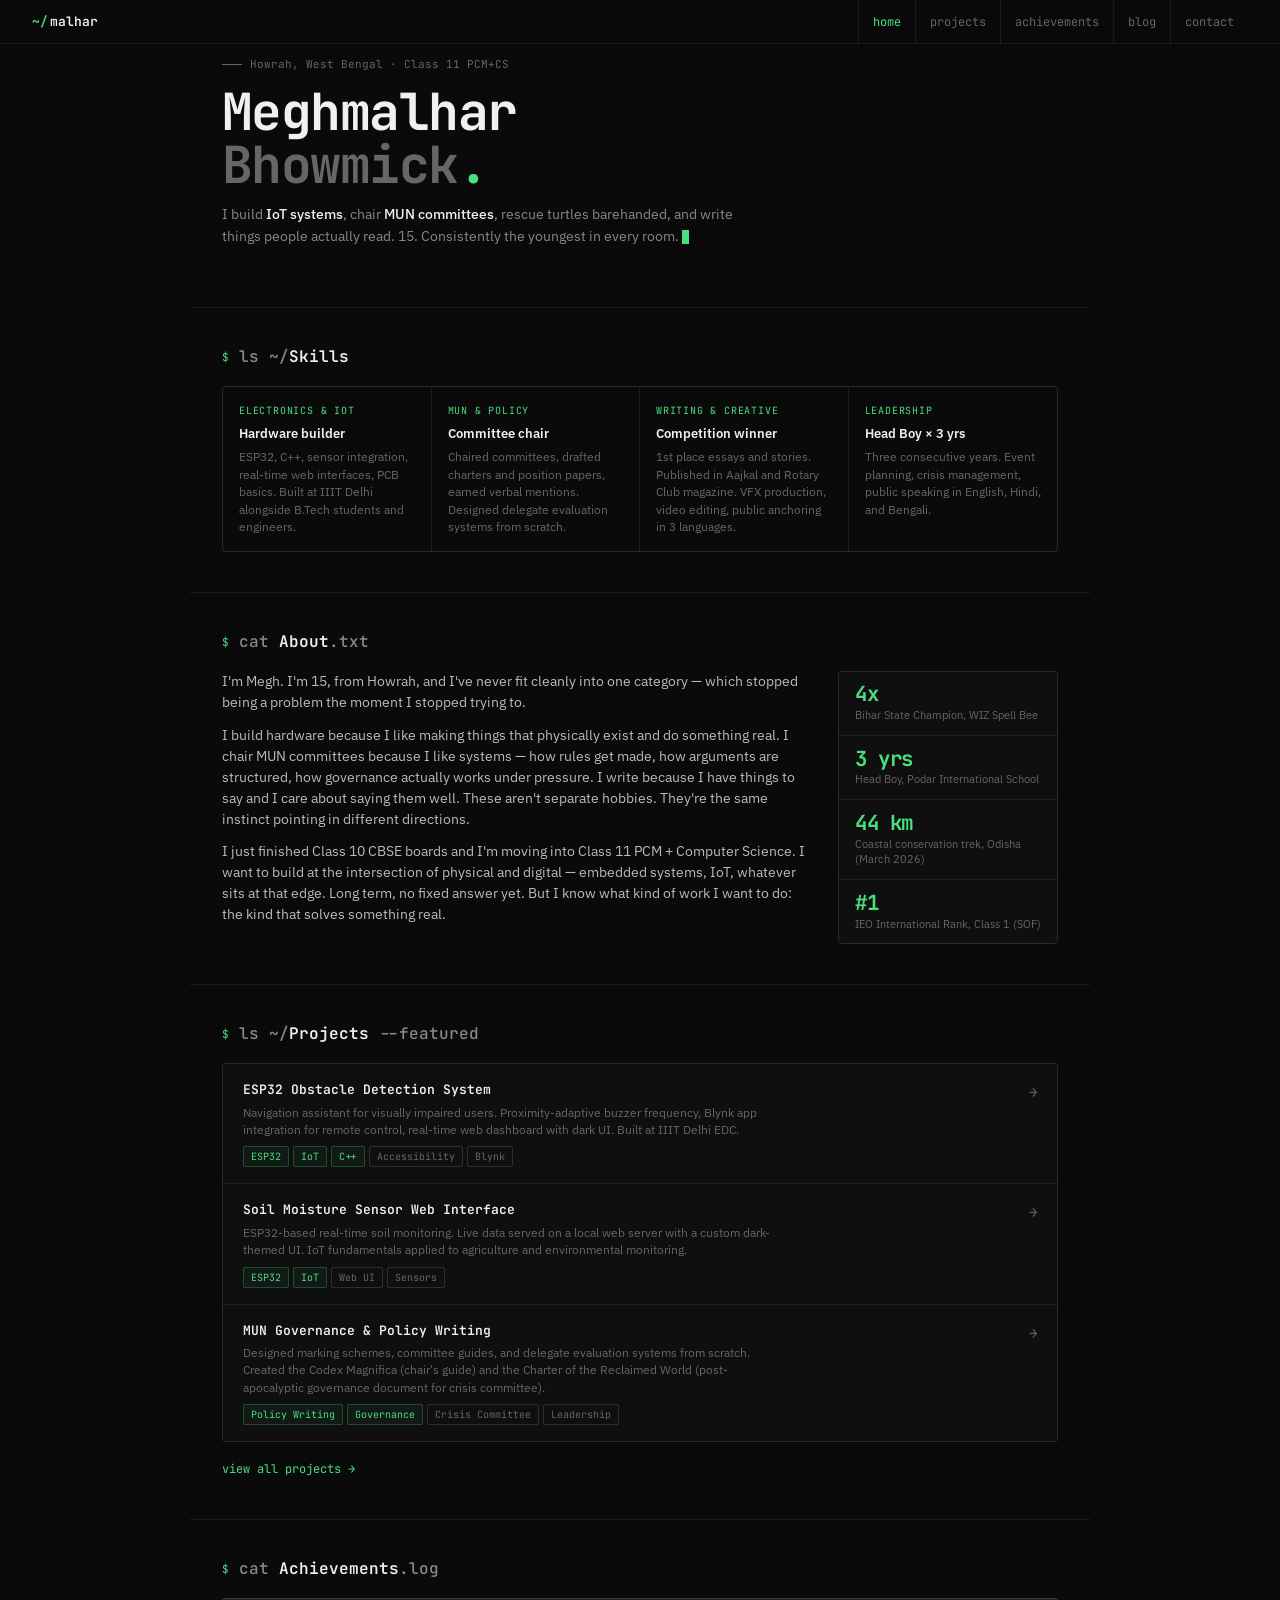
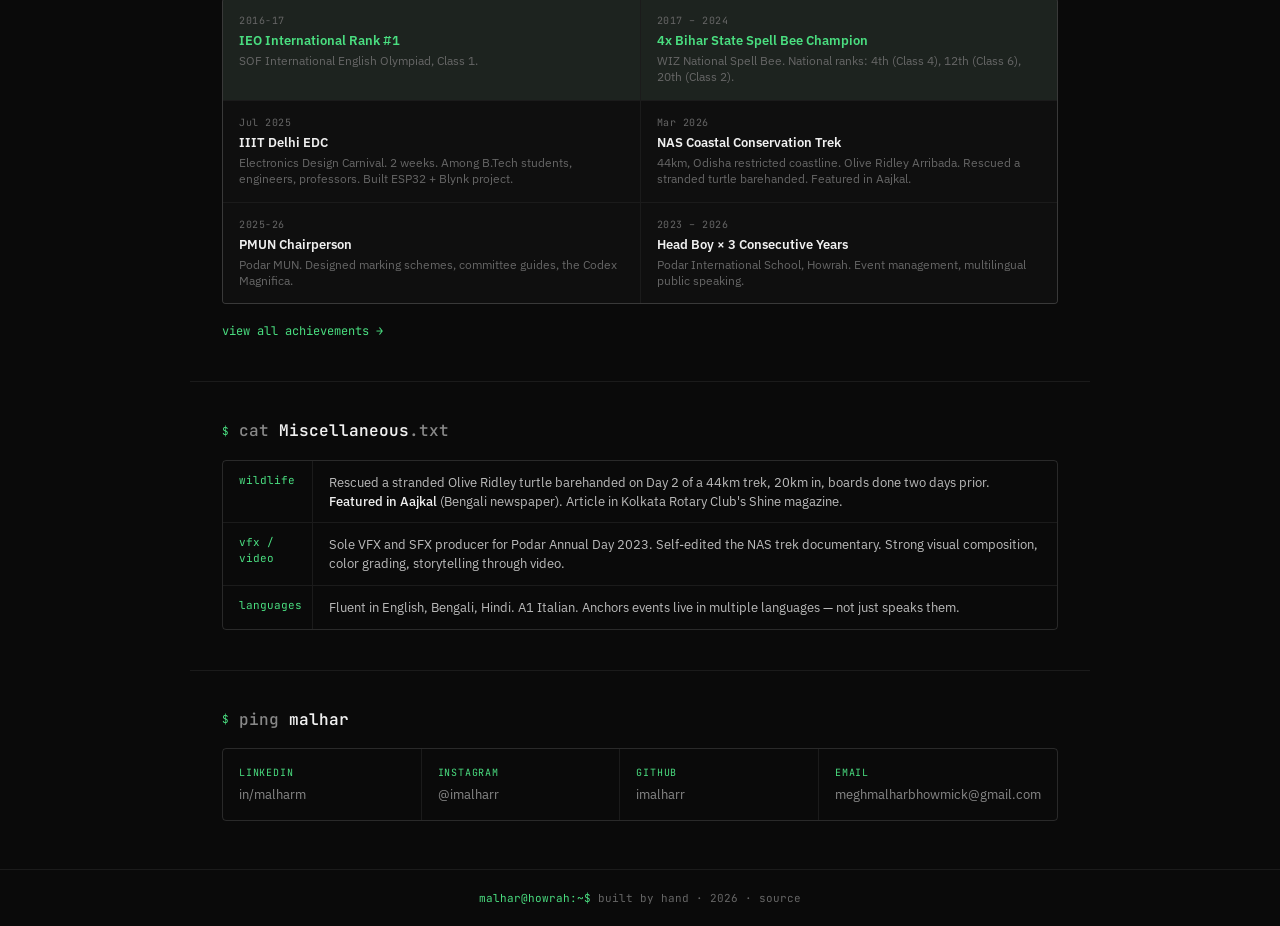
==== commit 129b22f0: "Minor changes" ====
--- a/index.html
+++ b/index.html
@@ -9,34 +9,13 @@
 </head>
 <body>
 
-<!-- NAV -->
-<nav>
-  <a href="index.html" class="nav-logo"><span class="prompt">~/</span>malhar</a>
-  <ul class="nav-links">
-    <li><a href="#about">about</a></li>
-    <li><a href="#featured-projects">projects</a></li>
-    <li><a href="#achievements-highlight">achievements</a></li>
-    <li><a href="#contact">contact</a></li>
-  </ul>
-</nav>
-
 <!-- HERO -->
 <section id="hero">
   <div class="hero-eyebrow">Howrah, West Bengal · Class 11 PCM+CS</div>
   <h1>Meghmalhar<br><span class="dim">Bhowmick</span><span class="acc">.</span></h1>
   <p class="hero-desc">
     I build <strong>IoT systems</strong>, chair <strong>MUN committees</strong>, rescue turtles barehanded, and write things people actually read. 15. Consistently the youngest in every room.
-  </p>
-  <div class="hero-cmd">
-    <span class="ps">malhar@howrah:~$</span>
-    cat interests.txt
     <span class="cursor"></span>
-  </div>
-  <div class="hero-links">
-    <a href="projects.html" class="primary">projects →</a>
-    <a href="https://linkedin.com/in/malharm" target="_blank">linkedin</a>
-    <a href="https://instagram.com/imalharr" target="_blank">instagram</a>
-    <a href="mailto:meghmalharbhowmick@gmail.com">email</a>
   </div>
 </section>
 
@@ -46,7 +25,7 @@
 <section id="what-i-do">
   <div class="sec-head">
     <span class="prompt">$</span>
-    <h2>ls ~/skills</h2>
+    <h2>ls ~/<span class="kw">Skills</span></h2>
   </div>
   <div class="tiles">
     <div class="tile">
@@ -78,13 +57,13 @@
 <section id="about">
   <div class="sec-head">
     <span class="prompt">$</span>
-    <h2>cat about.txt</h2>
+    <h2>cat <span class="kw">About</span>.txt</h2>
   </div>
   <div class="about-grid">
     <div class="about-text">
-      <p>I'm Malhar. My name means "the raag that brings rain" — Megh (cloud) + Malhar (the rain raag). A complete weather event, which feels about right.</p>
-      <p>I've been the youngest person in most rooms I've walked into: youngest at IIIT Delhi's Electronics Design Carnival (among B.Tech students and professors), youngest on a 44km coastal trek through restricted Odisha coastline, youngest delegate at multiple MUNs. I celebrated my 15th birthday in a hostel room at IIIT Delhi. Left for the Odisha trek the same day as my last board exam.</p>
-      <p>I just finished Class 10 CBSE boards and I'm moving into Class 11 PCM + Computer Science. I want to build things that work in the real world — circuits, systems, policies, whatever the problem needs.</p>
+      <p>I'm Megh. I'm 15, from Howrah, and I've never fit cleanly into one category — which stopped being a problem the moment I stopped trying to.</p>
+      <p>I build hardware because I like making things that physically exist and do something real. I chair MUN committees because I like systems — how rules get made, how arguments are structured, how governance actually works under pressure. I write because I have things to say and I care about saying them well. These aren't separate hobbies. They're the same instinct pointing in different directions.</p>
+      <p>I just finished Class 10 CBSE boards and I'm moving into Class 11 PCM + Computer Science. I want to build at the intersection of physical and digital — embedded systems, IoT, whatever sits at that edge. Long term, no fixed answer yet. But I know what kind of work I want to do: the kind that solves something real.</p>
     </div>
     <div class="stat-grid">
       <div class="stat">
@@ -113,7 +92,7 @@
 <section id="featured-projects">
   <div class="sec-head">
     <span class="prompt">$</span>
-    <h2>ls ~/projects --featured</h2>
+    <h2>ls ~/<span class="kw">Projects</span> --featured</h2>
   </div>
   <div class="projects">
     <div class="project">
@@ -132,19 +111,6 @@
     </div>
     <div class="project">
       <div>
-        <div class="project-name">Archipelago — Roblox Social Game</div>
-        <div class="project-desc">Tropical multi-island map built in Roblox Studio. Trampoline park, race circuits, boat racing, karaoke island, dance floor. Custom music playlist GUI with per-player controls. Voice chat integrated.</div>
-        <div class="tags">
-          <span class="tag green">Roblox Studio</span>
-          <span class="tag green">Lua</span>
-          <span class="tag">Game Design</span>
-          <span class="tag">Social</span>
-        </div>
-      </div>
-      <div class="project-arrow">→</div>
-    </div>
-    <div class="project">
-      <div>
         <div class="project-name">Soil Moisture Sensor Web Interface</div>
         <div class="project-desc">ESP32-based real-time soil monitoring. Live data served on a local web server with a custom dark-themed UI. IoT fundamentals applied to agriculture and environmental monitoring.</div>
         <div class="tags">
@@ -156,11 +122,22 @@
       </div>
       <div class="project-arrow">→</div>
     </div>
+    <div class="project">
+      <div>
+        <div class="project-name">MUN Governance & Policy Writing</div>
+        <div class="project-desc">Designed marking schemes, committee guides, and delegate evaluation systems from scratch. Created the Codex Magnifica (chair's guide) and the Charter of the Reclaimed World (post-apocalyptic governance document for crisis committee).</div>
+        <div class="tags">
+          <span class="tag green">Policy Writing</span>
+          <span class="tag green">Governance</span>
+          <span class="tag">Crisis Committee</span>
+          <span class="tag">Leadership</span>
+        </div>
+      </div>
+      <div class="project-arrow">→</div>
+    </div>
   </div>
   <div style="margin-top: 1rem;">
-    <a href="projects.html" class="hero-links" style="display: inline-flex;">
-      <span style="padding: 7px 14px; font-family: var(--mono); font-size: 12px; color: var(--accent);">view all projects →</span>
-    </a>
+    <a href="projects.html" style="font-family: var(--mono); font-size: 12px; color: var(--accent); text-decoration: none;">view all projects →</a>
   </div>
 </section>
 
@@ -170,7 +147,7 @@
 <section id="achievements-highlight">
   <div class="sec-head">
     <span class="prompt">$</span>
-    <h2>cat achievements.log</h2>
+    <h2>cat <span class="kw">Achievements</span>.log</h2>
   </div>
   <div class="ach-grid">
     <div class="ach featured">
@@ -185,7 +162,7 @@
     </div>
     <div class="ach">
       <div class="ach-year">Jul 2025</div>
-      <div class="ach-title">IIIT Delhi EDC — Youngest Participant</div>
+      <div class="ach-title">IIIT Delhi EDC</div>
       <div class="ach-detail">Electronics Design Carnival. 2 weeks. Among B.Tech students, engineers, professors. Built ESP32 + Blynk project.</div>
     </div>
     <div class="ach">
@@ -205,9 +182,7 @@
     </div>
   </div>
   <div style="margin-top: 1rem;">
-    <a href="achievements.html" class="hero-links" style="display: inline-flex;">
-      <span style="padding: 7px 14px; font-family: var(--mono); font-size: 12px; color: var(--accent);">view all achievements →</span>
-    </a>
+    <a href="achievements.html" style="font-family: var(--mono); font-size: 12px; color: var(--accent); text-decoration: none;">view all achievements →</a>
   </div>
 </section>
 
@@ -217,12 +192,12 @@
 <section id="beyond">
   <div class="sec-head">
     <span class="prompt">$</span>
-    <h2>cat misc.txt</h2>
+    <h2>cat <span class="kw">Miscellaneous</span>.txt</h2>
   </div>
   <div class="beyond">
     <div class="beyond-item">
       <div class="beyond-key">wildlife</div>
-      <div class="beyond-val">Rescued a stranded Olive Ridley turtle barehanded on Day 2 of a 44km trek, 20km in, boards done two days prior. <strong>Featured in Aajkal</strong> (Bengali newspaper). Article pending in Kolkata Rotary Club's Shine magazine.</div>
+      <div class="beyond-val">Rescued a stranded Olive Ridley turtle barehanded on Day 2 of a 44km trek, 20km in, boards done two days prior. <strong>Featured in Aajkal</strong> (Bengali newspaper). Article in Kolkata Rotary Club's Shine magazine.</div>
     </div>
     <div class="beyond-item">
       <div class="beyond-key">vfx / video</div>
@@ -232,10 +207,6 @@
       <div class="beyond-key">languages</div>
       <div class="beyond-val">Fluent in English, Bengali, Hindi. A1 Italian. Anchors events live in multiple languages — not just speaks them.</div>
     </div>
-    <div class="beyond-item">
-      <div class="beyond-key">youngest</div>
-      <div class="beyond-val">Youngest at IIIT Delhi EDC. Youngest on the NAS trek. Youngest delegate at multiple MUNs. Not a fluke — a pattern.</div>
-    </div>
   </div>
 </section>
 
@@ -245,7 +216,7 @@
 <section id="contact">
   <div class="sec-head">
     <span class="prompt">$</span>
-    <h2>ping malhar</h2>
+    <h2>ping <span class="kw">malhar</span></h2>
   </div>
   <div class="contact-grid">
     <a href="https://linkedin.com/in/malharm" target="_blank" class="contact-item">
@@ -267,10 +238,6 @@
   </div>
 </section>
 
-<footer>
-  <span style="color: var(--accent);">malhar@howrah:~$</span> built by hand · 2026
-</footer>
-
 <script src="js/nav.js"></script>
 </body>
 </html>
--- a/css/style.css
+++ b/css/style.css
@@ -52,9 +52,10 @@
 }
 
 /* ── SCROLLBAR ── */
-::-webkit-scrollbar { width: 4px; }
+::-webkit-scrollbar { width: 6px; }
 ::-webkit-scrollbar-track { background: var(--bg); }
-::-webkit-scrollbar-thumb { background: var(--bg4); border-radius: 2px; }
+::-webkit-scrollbar-thumb { background: rgba(255,255,255,0.25); border-radius: 3px; }
+::-webkit-scrollbar-thumb:hover { background: rgba(255,255,255,0.4); }
 
 /* ── SELECTION ── */
 ::selection { background: rgba(74,222,128,0.2); color: var(--accent); }
@@ -155,6 +156,11 @@
   letter-spacing: 0;
 }
 
+.sec-head h2 .kw {
+  color: var(--text);
+  font-weight: 600;
+}
+
 /* horizontal rule between sections */
 .divider {
   border: none;
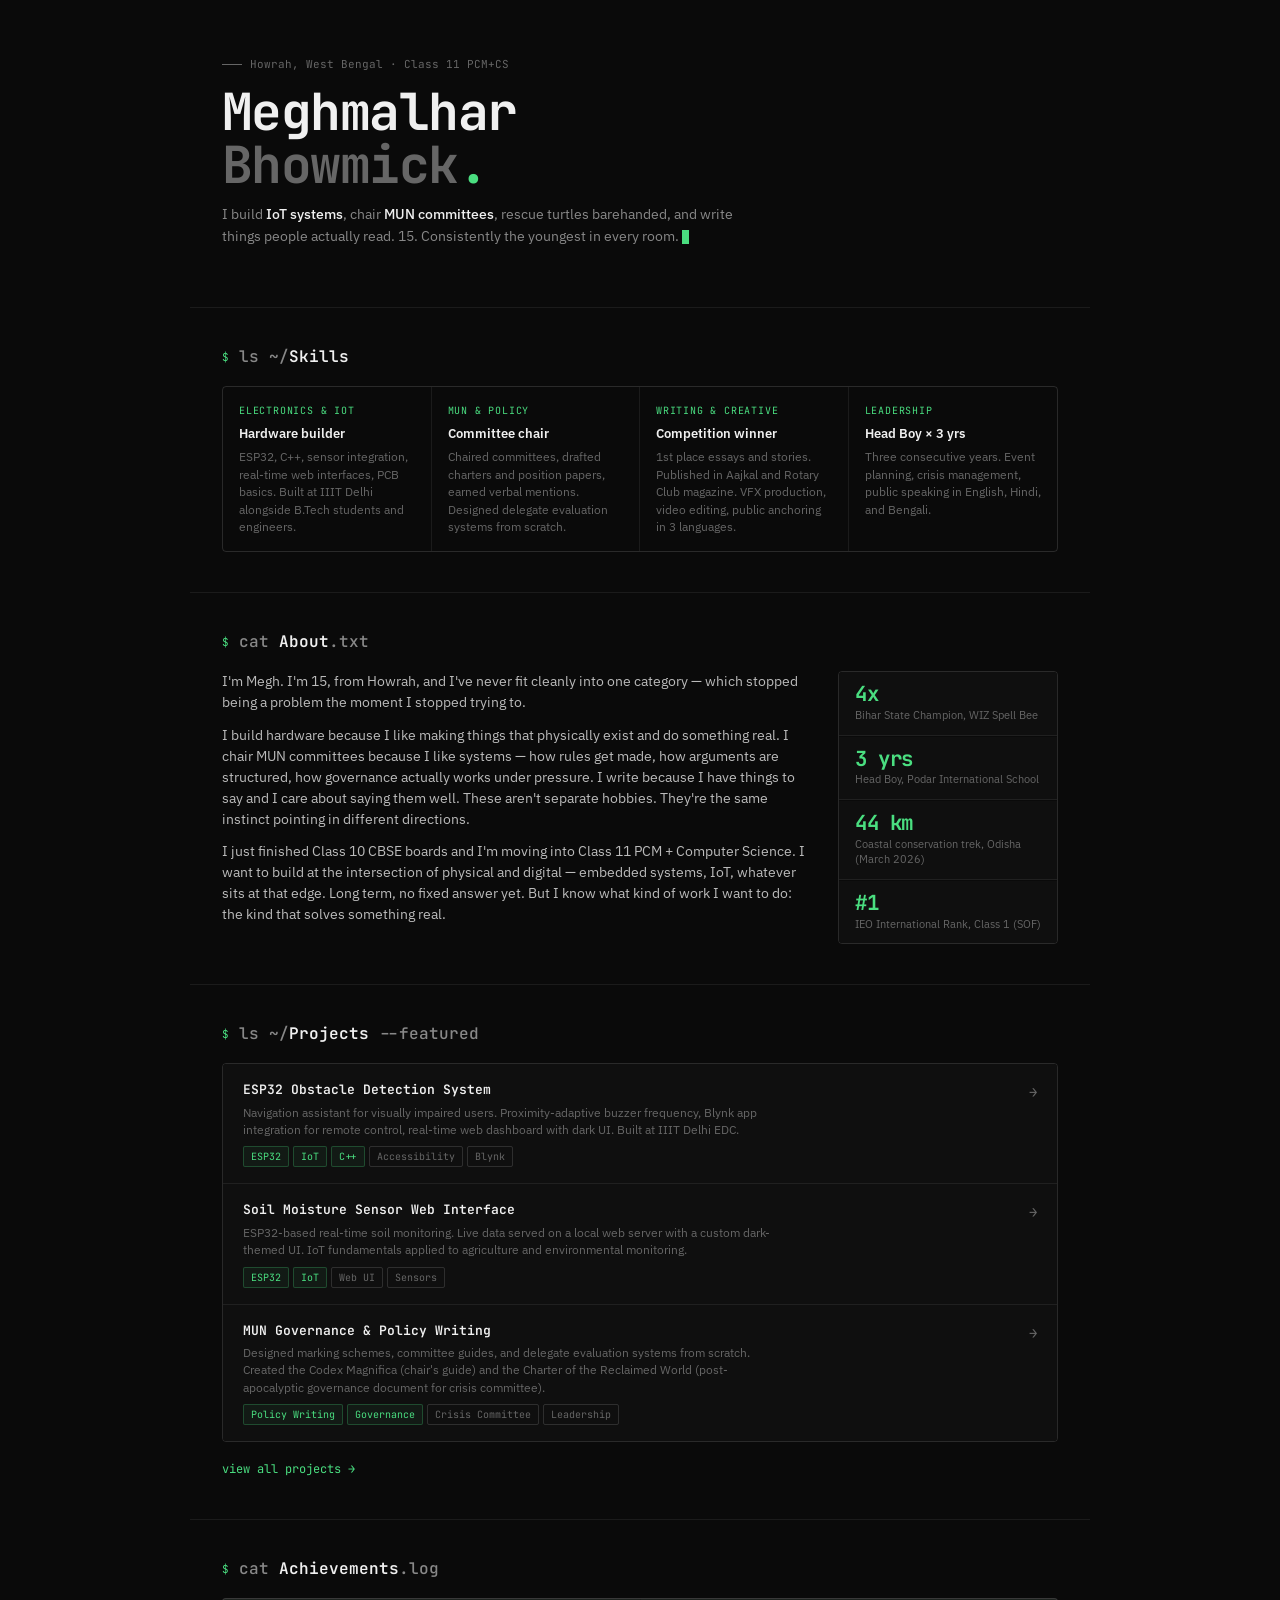
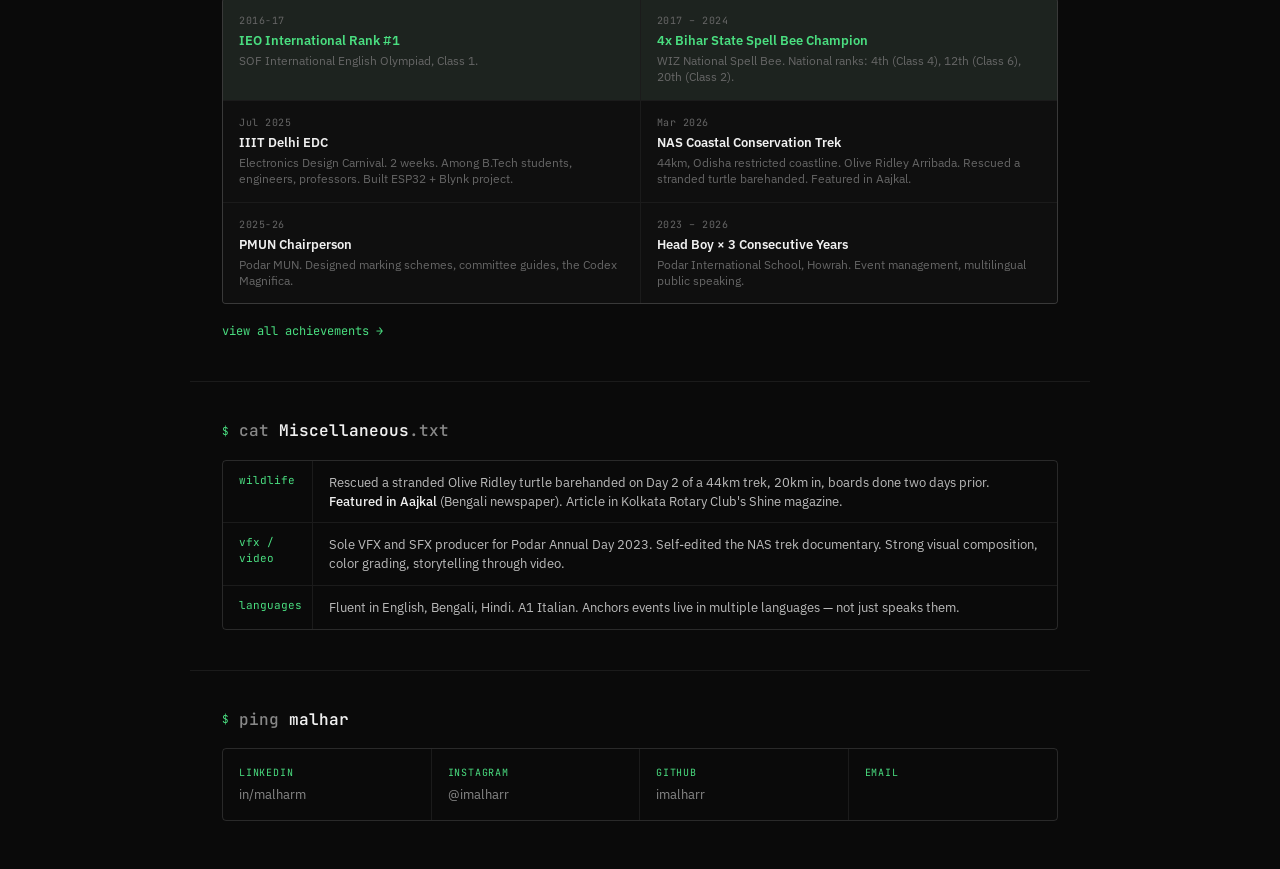
==== commit a9f33be9: "Projects Modification" ====
--- a/index.html
+++ b/index.html
@@ -95,7 +95,7 @@
     <h2>ls ~/<span class="kw">Projects</span> --featured</h2>
   </div>
   <div class="projects">
-    <div class="project">
+    <a href="projects/esp32-obstacle-detection.html" class="project">
       <div>
         <div class="project-name">ESP32 Obstacle Detection System</div>
         <div class="project-desc">Navigation assistant for visually impaired users. Proximity-adaptive buzzer frequency, Blynk app integration for remote control, real-time web dashboard with dark UI. Built at IIIT Delhi EDC.</div>
@@ -108,8 +108,8 @@
         </div>
       </div>
       <div class="project-arrow">→</div>
-    </div>
-    <div class="project">
+    </a>
+    <a href="projects/soil-moisture-sensor.html" class="project">
       <div>
         <div class="project-name">Soil Moisture Sensor Web Interface</div>
         <div class="project-desc">ESP32-based real-time soil monitoring. Live data served on a local web server with a custom dark-themed UI. IoT fundamentals applied to agriculture and environmental monitoring.</div>
@@ -121,8 +121,8 @@
         </div>
       </div>
       <div class="project-arrow">→</div>
-    </div>
-    <div class="project">
+    </a>
+    <a href="projects/mun-governance.html" class="project">
       <div>
         <div class="project-name">MUN Governance & Policy Writing</div>
         <div class="project-desc">Designed marking schemes, committee guides, and delegate evaluation systems from scratch. Created the Codex Magnifica (chair's guide) and the Charter of the Reclaimed World (post-apocalyptic governance document for crisis committee).</div>
@@ -134,7 +134,7 @@
         </div>
       </div>
       <div class="project-arrow">→</div>
-    </div>
+    </a>
   </div>
   <div style="margin-top: 1rem;">
     <a href="projects.html" style="font-family: var(--mono); font-size: 12px; color: var(--accent); text-decoration: none;">view all projects →</a>
@@ -231,13 +231,6 @@
       <div class="contact-platform">GitHub</div>
       <div class="contact-handle">imalharr</div>
     </a>
-    <a href="mailto:meghmalharbhowmick@gmail.com" class="contact-item">
+    <a href="/cdn-cgi/l/email-protection#701d1517181d111c18110212181f071d19131b30171d11191c5e131f1d" class="contact-item">
       <div class="contact-platform">Email</div>
-      <div class="contact-handle">meghmalharbhowmick@gmail.com</div>
-    </a>
-  </div>
-</section>
-
-<script src="js/nav.js"></script>
-</body>
-</html>
+      <div class="contact-handle"><span class="__cf_email__" data-cfemail="177a72707f7a767b7f76657
--- a/css/style.css
+++ b/css/style.css
@@ -356,7 +356,12 @@
   line-height: 1.35;
 }
 
-/* ── PROJECTS ── */
+/* clickable project rows (when wrapped in <a>) */
+a.project {
+  text-decoration: none;
+  color: inherit;
+  display: grid;
+}
 .projects {
   display: flex;
   flex-direction: column;
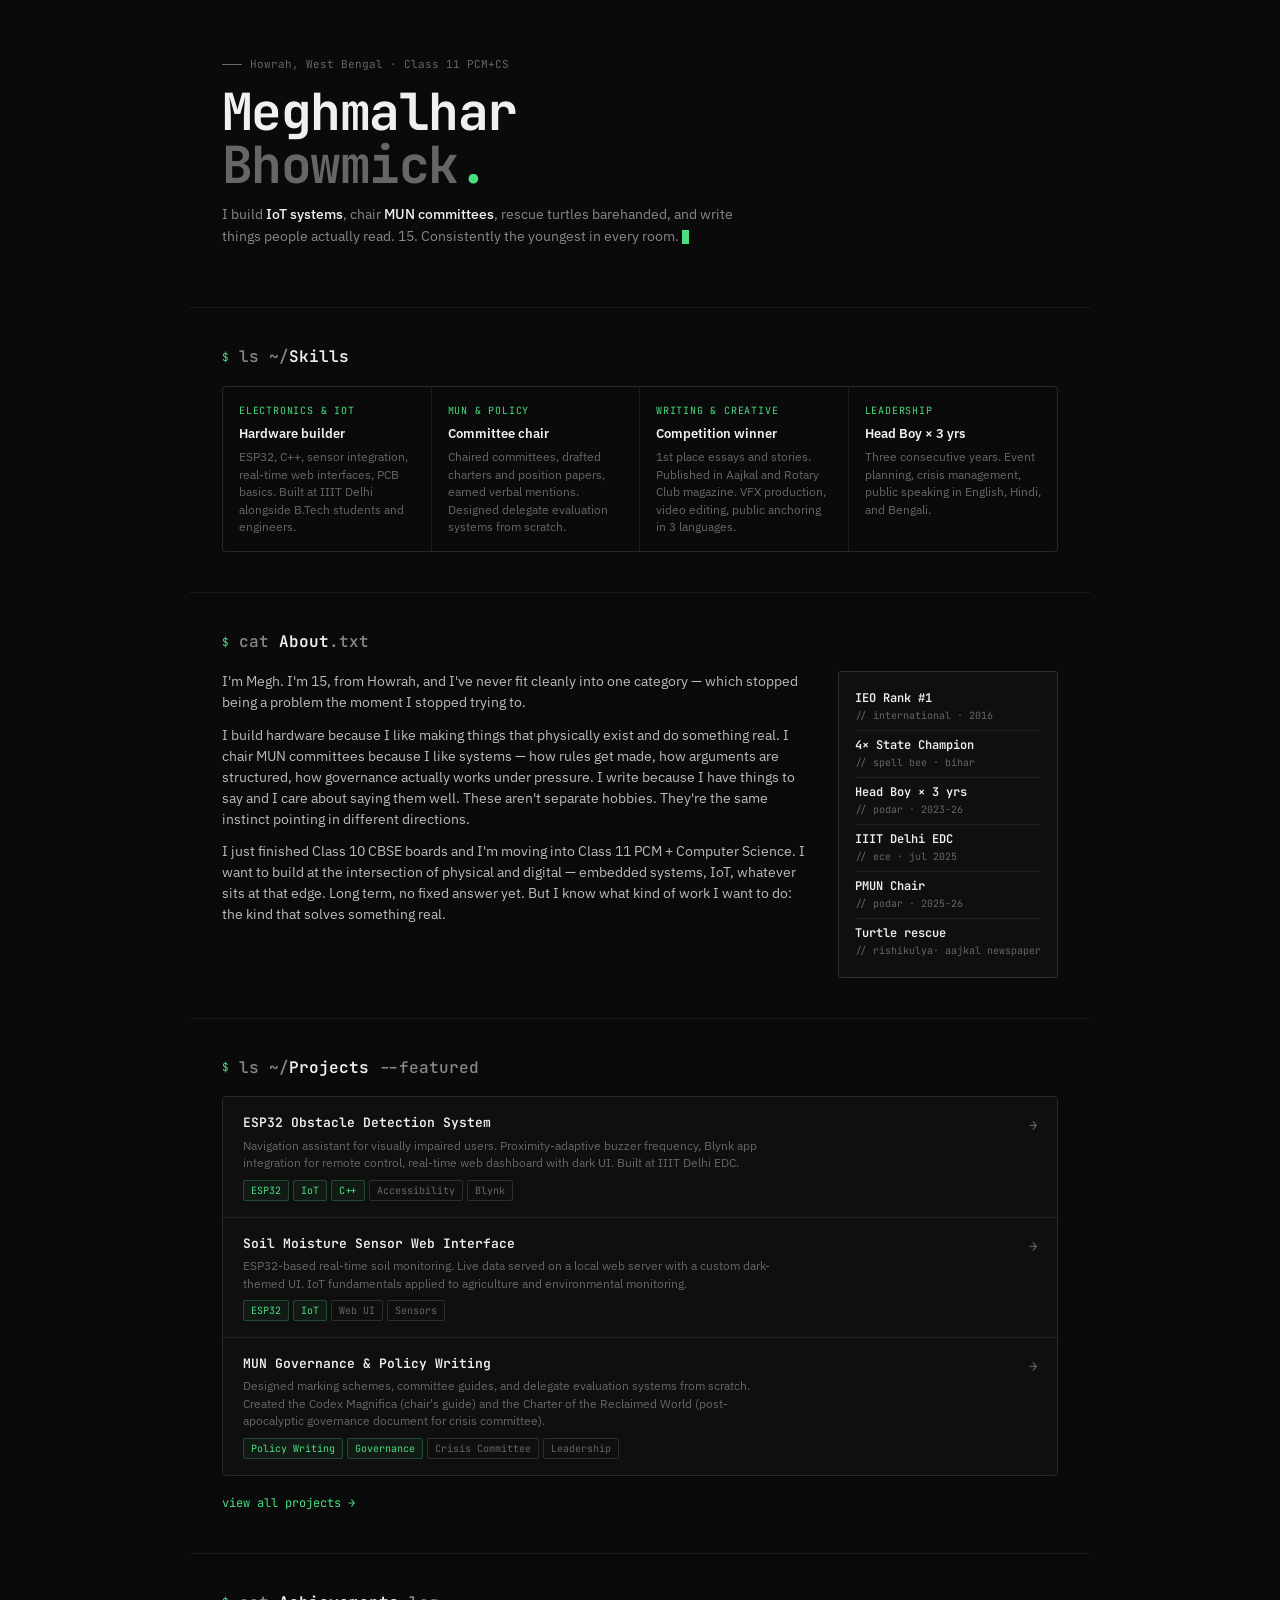
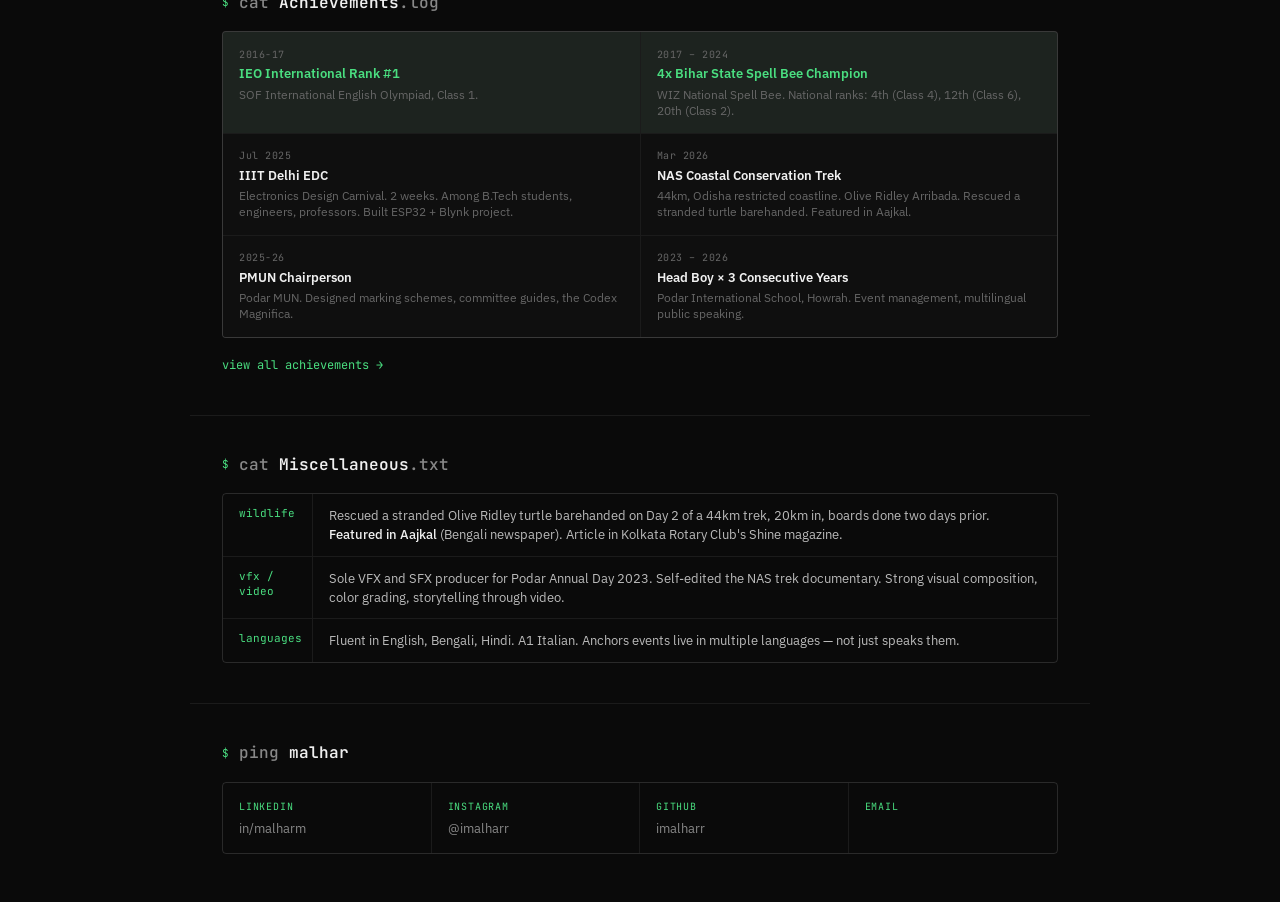
==== commit f4151ff0: "Minor changes" ====
--- a/index.html
+++ b/index.html
@@ -65,22 +65,30 @@
       <p>I build hardware because I like making things that physically exist and do something real. I chair MUN committees because I like systems — how rules get made, how arguments are structured, how governance actually works under pressure. I write because I have things to say and I care about saying them well. These aren't separate hobbies. They're the same instinct pointing in different directions.</p>
       <p>I just finished Class 10 CBSE boards and I'm moving into Class 11 PCM + Computer Science. I want to build at the intersection of physical and digital — embedded systems, IoT, whatever sits at that edge. Long term, no fixed answer yet. But I know what kind of work I want to do: the kind that solves something real.</p>
     </div>
-    <div class="stat-grid">
-      <div class="stat">
-        <div class="stat-num">4x</div>
-        <div class="stat-label">Bihar State Champion, WIZ Spell Bee</div>
-      </div>
-      <div class="stat">
-        <div class="stat-num">3 yrs</div>
-        <div class="stat-label">Head Boy, Podar International School</div>
-      </div>
-      <div class="stat">
-        <div class="stat-num">44 km</div>
-        <div class="stat-label">Coastal conservation trek, Odisha (March 2026)</div>
-      </div>
-      <div class="stat">
-        <div class="stat-num">#1</div>
-        <div class="stat-label">IEO International Rank, Class 1 (SOF)</div>
+    <div class="about-log">
+      <div class="about-log-line">
+        <span class="about-log-name">IEO Rank #1</span>
+        <span class="about-log-comment">// international · 2016</span>
+      </div>
+      <div class="about-log-line">
+        <span class="about-log-name">4× State Champion</span>
+        <span class="about-log-comment">// spell bee · bihar</span>
+      </div>
+      <div class="about-log-line">
+        <span class="about-log-name">Head Boy × 3 yrs</span>
+        <span class="about-log-comment">// podar · 2023-26</span>
+      </div>
+      <div class="about-log-line">
+        <span class="about-log-name">IIIT Delhi EDC</span>
+        <span class="about-log-comment">// ece · jul 2025</span>
+      </div>
+      <div class="about-log-line">
+        <span class="about-log-name">PMUN Chair</span>
+        <span class="about-log-comment">// podar · 2025-26</span>
+      </div>
+      <div class="about-log-line">
+        <span class="about-log-name">Turtle rescue</span>
+        <span class="about-log-comment">// rishikulya· aajkal newspaper</span>
       </div>
     </div>
   </div>
@@ -95,7 +103,7 @@
     <h2>ls ~/<span class="kw">Projects</span> --featured</h2>
   </div>
   <div class="projects">
-    <a href="projects/esp32-obstacle-detection.html" class="project">
+    <div class="project">
       <div>
         <div class="project-name">ESP32 Obstacle Detection System</div>
         <div class="project-desc">Navigation assistant for visually impaired users. Proximity-adaptive buzzer frequency, Blynk app integration for remote control, real-time web dashboard with dark UI. Built at IIIT Delhi EDC.</div>
@@ -108,8 +116,8 @@
         </div>
       </div>
       <div class="project-arrow">→</div>
-    </a>
-    <a href="projects/soil-moisture-sensor.html" class="project">
+    </div>
+    <div class="project">
       <div>
         <div class="project-name">Soil Moisture Sensor Web Interface</div>
         <div class="project-desc">ESP32-based real-time soil monitoring. Live data served on a local web server with a custom dark-themed UI. IoT fundamentals applied to agriculture and environmental monitoring.</div>
@@ -121,8 +129,8 @@
         </div>
       </div>
       <div class="project-arrow">→</div>
-    </a>
-    <a href="projects/mun-governance.html" class="project">
+    </div>
+    <div class="project">
       <div>
         <div class="project-name">MUN Governance & Policy Writing</div>
         <div class="project-desc">Designed marking schemes, committee guides, and delegate evaluation systems from scratch. Created the Codex Magnifica (chair's guide) and the Charter of the Reclaimed World (post-apocalyptic governance document for crisis committee).</div>
@@ -134,7 +142,7 @@
         </div>
       </div>
       <div class="project-arrow">→</div>
-    </a>
+    </div>
   </div>
   <div style="margin-top: 1rem;">
     <a href="projects.html" style="font-family: var(--mono); font-size: 12px; color: var(--accent); text-decoration: none;">view all projects →</a>
@@ -231,6 +239,6 @@
       <div class="contact-platform">GitHub</div>
       <div class="contact-handle">imalharr</div>
     </a>
-    <a href="/cdn-cgi/l/email-protection#701d1517181d111c18110212181f071d19131b30171d11191c5e131f1d" class="contact-item">
+    <a href="/cdn-cgi/l/email-protection#a2cfc7c5cacfc3cecac3d0c0cacdd5cfcbc1c9e2c5cfc3cbce8cc1cdcf" class="contact-item">
       <div class="contact-platform">Email</div>
-      <div class="contact-handle"><span class="__cf_email__" data-cfemail="177a72707f7a767b7f76657+      <div class="contact-handle"><span class="__cf_email__" data-cfemail="b1dcd4d6d9dcd0ddd9d0c3d
--- a/css/style.css
+++ b/css/style.css
@@ -306,6 +306,41 @@
   line-height: 1.45;
 }
 
+/* ── ABOUT LOG ── */
+.about-log {
+  background: var(--bg2);
+  border: 1px solid var(--border2);
+  border-radius: 4px;
+  padding: 0.75rem 1rem;
+  display: flex;
+  flex-direction: column;
+  gap: 0;
+  font-family: var(--mono);
+  align-self: start;
+}
+
+.about-log-line {
+  display: flex;
+  flex-direction: column;
+  padding: 0.45rem 0;
+  border-bottom: 1px solid var(--border);
+}
+
+.about-log-line:last-child { border-bottom: none; }
+
+.about-log-name {
+  font-size: 12px;
+  color: var(--text);
+  font-weight: 600;
+  line-height: 1.3;
+}
+
+.about-log-comment {
+  font-size: 10px;
+  color: var(--muted);
+  margin-top: 1px;
+}
+
 /* ── ABOUT ── */
 .about-grid {
   display: grid;
